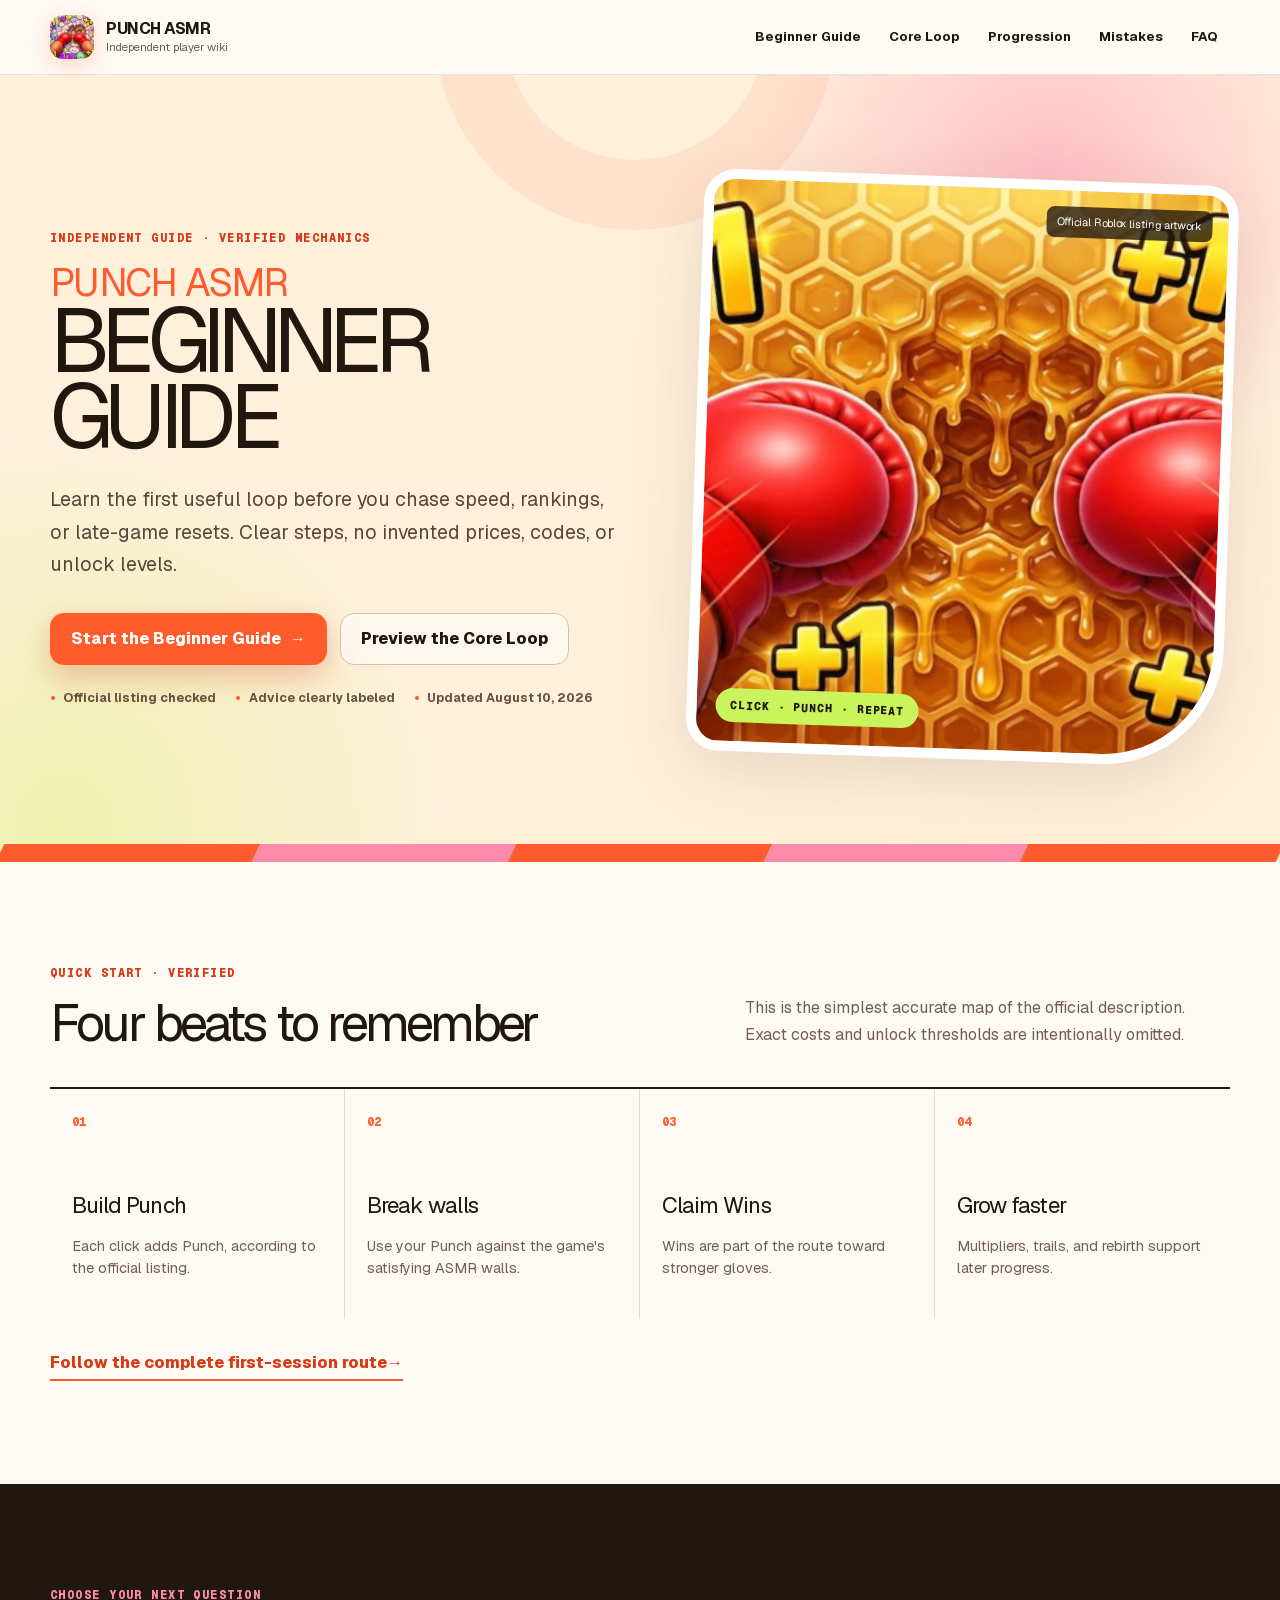
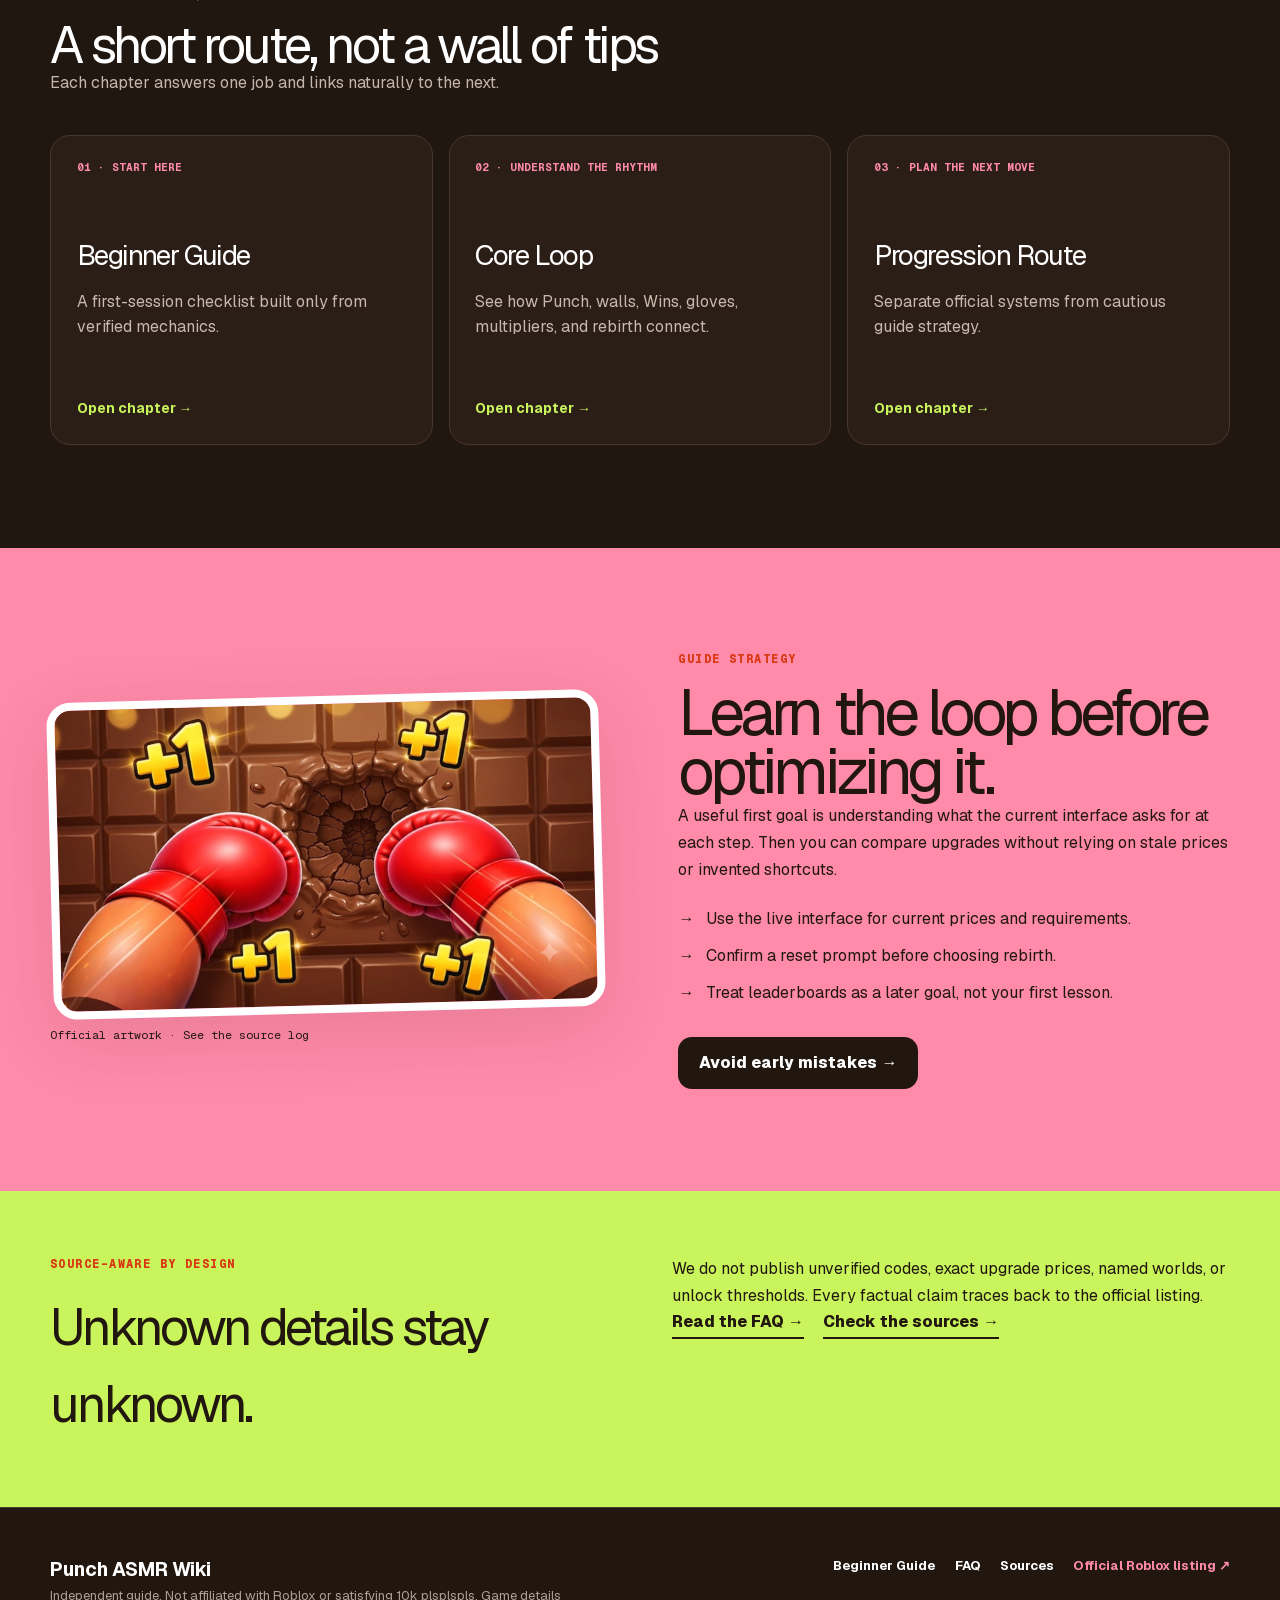
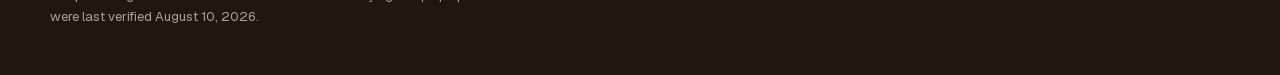
==== index.html @ e3d27795 "Deploy Punch ASMR wiki" ====
<!DOCTYPE html><html lang="en"><head><meta charSet="utf-8"/><meta name="viewport" content="width=device-width, initial-scale=1"/><link rel="preload" href="/_next/static/media/797e433ab948586e-s.p.08e28id.o-okb.woff2" as="font" crossorigin="" type="font/woff2"/><link rel="preload" href="/_next/static/media/caa3a2e1cccd8315-s.p.09~u27dqhyhd6.woff2" as="font" crossorigin="" type="font/woff2"/><link rel="preload" as="image" href="/game/official-icon.png"/><link rel="preload" as="image" href="/game/official-hero.png"/><link rel="stylesheet" href="/_next/static/chunks/13ftcr8fi25o6.css" data-precedence="next"/><link rel="preload" as="script" fetchPriority="low" href="/_next/static/chunks/17mva4r3w4ar9.js"/><script src="/_next/static/chunks/0cvhm5naa0fv3.js" async=""></script><script src="/_next/static/chunks/0o~gr3zy.zjpe.js" async=""></script><script src="/_next/static/chunks/02zrup2rkfnig.js" async=""></script><script src="/_next/static/chunks/turbopack-0a3gn5e~cv~ez.js" async=""></script><script src="/_next/static/chunks/0pgkwq_zces4f.js" async=""></script><script src="/_next/static/chunks/102oba10-8nfk.js" async=""></script><meta name="next-size-adjust" content=""/><meta name="theme-color" content="#ff5b2d"/><meta name="color-scheme" content="light"/><title>Punch ASMR Beginner Guide &amp; Wiki</title><meta name="description" content="Start with a clear Punch ASMR beginner route, then learn the verified core loop, progression systems, common mistakes, and FAQs."/><meta name="application-name" content="Punch ASMR Wiki"/><link rel="manifest" href="/manifest.webmanifest"/><meta name="keywords" content="Punch ASMR,Punch ASMR wiki,Punch ASMR beginner guide,Punch ASMR progression,Punch ASMR Roblox"/><meta name="robots" content="index, follow"/><link rel="canonical" href="https://punchasmr.wiki"/><meta property="og:title" content="Punch ASMR Beginner Guide &amp; Wiki"/><meta property="og:description" content="Start with a clear Punch ASMR beginner route, then learn the verified core loop, progression systems, common mistakes, and FAQs."/><meta property="og:url" content="https://punchasmr.wiki"/><meta property="og:site_name" content="Punch ASMR Wiki"/><meta property="og:image" content="https://punchasmr.wiki/og.png"/><meta property="og:image:width" content="1672"/><meta property="og:image:height" content="941"/><meta property="og:image:alt" content="Punch ASMR Beginner Guide"/><meta property="og:type" content="article"/><meta name="twitter:card" content="summary_large_image"/><meta name="twitter:title" content="Punch ASMR Beginner Guide &amp; Wiki"/><meta name="twitter:description" content="Start with a clear Punch ASMR beginner route, then learn the verified core loop, progression systems, common mistakes, and FAQs."/><meta name="twitter:image" content="https://punchasmr.wiki/og.png"/><link rel="icon" href="/game/official-icon.png" type="image/png" sizes="512x512"/><link rel="apple-touch-icon" href="/game/official-icon.png" type="image/png" sizes="512x512"/><script src="/_next/static/chunks/03~yq9q893hmn.js" noModule=""></script></head><body class="geist_a71539c9-module__T19VSG__variable geist_mono_8d43a2aa-module__8Li5zG__variable"><div hidden=""><!--$--><!--/$--></div><a class="skip-link" href="#main-content">Skip to content</a><header class="site-header"><div class="nav-shell"><a class="brand" aria-label="Punch ASMR Wiki home" href="/"><img alt="" width="44" height="44" decoding="async" data-nimg="1" style="color:transparent" src="/game/official-icon.png"/><span><strong>PUNCH ASMR</strong><small>Independent player wiki</small></span></a><nav class="primary-nav" aria-label="Primary navigation"><a href="/beginner-guide">Beginner Guide</a><a href="/core-loop">Core Loop</a><a href="/progression">Progression</a><a href="/common-mistakes">Mistakes</a><a href="/faq">FAQ</a></nav></div></header><main id="main-content"><section class="home-hero"><div class="hero-shell"><div class="hero-copy"><p class="eyebrow">Independent guide · Verified mechanics</p><h1><span>Punch ASMR</span>Beginner Guide</h1><p class="hero-deck">Learn the first useful loop before you chase speed, rankings, or late-game resets. Clear steps, no invented prices, codes, or unlock levels.</p><div class="hero-actions"><a class="button button-primary" href="/beginner-guide">Start the Beginner Guide <span aria-hidden="true">→</span></a><a class="button button-quiet" href="/core-loop">Preview the Core Loop</a></div><ul class="hero-proof" aria-label="Guide standards"><li>Official listing checked</li><li>Advice clearly labeled</li><li>Updated August 10, 2026</li></ul></div><figure class="hero-art"><img alt="Official Punch ASMR promotional artwork" decoding="async" data-nimg="fill" style="position:absolute;height:100%;width:100%;left:0;top:0;right:0;bottom:0;color:transparent" src="/game/official-hero.png"/><figcaption>Official Roblox listing artwork</figcaption></figure></div><div class="impact-line" aria-hidden="true"><span></span><span></span><span></span><span></span><span></span></div></section><section class="quick-loop" aria-labelledby="quick-loop-title"><div class="content-shell"><div class="section-heading split-heading"><div><p class="eyebrow">Quick start · verified</p><h2 id="quick-loop-title">Four beats to remember</h2></div><p>This is the simplest accurate map of the official description. Exact costs and unlock thresholds are intentionally omitted.</p></div><ol class="loop-grid"><li><span>01</span><h3>Build Punch</h3><p>Each click adds Punch, according to the official listing.</p></li><li><span>02</span><h3>Break walls</h3><p>Use your Punch against the game&#x27;s satisfying ASMR walls.</p></li><li><span>03</span><h3>Claim Wins</h3><p>Wins are part of the route toward stronger gloves.</p></li><li><span>04</span><h3>Grow faster</h3><p>Multipliers, trails, and rebirth support later progress.</p></li></ol><a class="inline-cta" href="/beginner-guide">Follow the complete first-session route <span aria-hidden="true">→</span></a></div></section><section class="route-section" aria-labelledby="route-title"><div class="content-shell"><div class="section-heading"><p class="eyebrow">Choose your next question</p><h2 id="route-title">A short route, not a wall of tips</h2><p>Each chapter answers one job and links naturally to the next.</p></div><div class="route-grid"><a class="route-card" href="/beginner-guide"><span>0<!-- -->1<!-- --> · <!-- -->Start here</span><h3>Beginner Guide</h3><p>A first-session checklist built only from verified mechanics.</p><strong>Open chapter →</strong></a><a class="route-card" href="/core-loop"><span>0<!-- -->2<!-- --> · <!-- -->Understand the rhythm</span><h3>Core Loop</h3><p>See how Punch, walls, Wins, gloves, multipliers, and rebirth connect.</p><strong>Open chapter →</strong></a><a class="route-card" href="/progression"><span>0<!-- -->3<!-- --> · <!-- -->Plan the next move</span><h3>Progression Route</h3><p>Separate official systems from cautious guide strategy.</p><strong>Open chapter →</strong></a></div></div></section><section class="strategy-feature"><div class="feature-grid content-shell"><figure><img alt="Official Punch ASMR gameplay artwork" loading="lazy" width="768" height="432" decoding="async" data-nimg="1" style="color:transparent" src="/game/official-gallery-1.png"/><figcaption>Official artwork · See the source log</figcaption></figure><div><p class="eyebrow">Guide strategy</p><h2>Learn the loop before optimizing it.</h2><p>A useful first goal is understanding what the current interface asks for at each step. Then you can compare upgrades without relying on stale prices or invented shortcuts.</p><ul class="check-list"><li>Use the live interface for current prices and requirements.</li><li>Confirm a reset prompt before choosing rebirth.</li><li>Treat leaderboards as a later goal, not your first lesson.</li></ul><a class="button button-dark" href="/common-mistakes">Avoid early mistakes →</a></div></div></section><section class="evidence-strip"><div class="content-shell evidence-grid"><div><p class="eyebrow">Source-aware by design</p><h2>Unknown details stay unknown.</h2></div><div><p>We do not publish unverified codes, exact upgrade prices, named worlds, or unlock thresholds. Every factual claim traces back to the official listing.</p><div class="strip-links"><a href="/faq">Read the FAQ →</a><a href="/sources">Check the sources →</a></div></div></div></section><script type="application/ld+json">{"@context":"https://schema.org","@type":"HowTo","name":"How to start in Punch ASMR","description":"A source-aware first-session route for Punch ASMR.","step":[{"@type":"HowToStep","position":1,"name":"Build Punch","text":"Each click adds Punch, according to the official listing.","url":"https://punchasmr.wiki/beginner-guide"},{"@type":"HowToStep","position":2,"name":"Break walls","text":"Use your Punch against the game's satisfying ASMR walls.","url":"https://punchasmr.wiki/beginner-guide"},{"@type":"HowToStep","position":3,"name":"Claim Wins","text":"Wins are part of the route toward stronger gloves.","url":"https://punchasmr.wiki/beginner-guide"},{"@type":"HowToStep","position":4,"name":"Grow faster","text":"Multipliers, trails, and rebirth support later progress.","url":"https://punchasmr.wiki/beginner-guide"}]}</script><!--$--><!--/$--></main><footer class="site-footer"><div class="footer-grid"><div><strong>Punch ASMR Wiki</strong><p>Independent guide. Not affiliated with Roblox or <!-- -->satisfying 10k plsplspls<!-- -->. Game details were last verified <!-- -->August 10, 2026<!-- -->.</p></div><nav aria-label="Footer navigation"><a href="/beginner-guide">Beginner Guide</a><a href="/faq">FAQ</a><a href="/sources">Sources</a><a href="https://www.roblox.com/games/74080621118028/Punch-ASMR" rel="noreferrer">Official Roblox listing ↗</a></nav></div></footer><script type="application/ld+json">{"@context":"https://schema.org","@type":"WebSite","name":"Punch ASMR Wiki","url":"https://punchasmr.wiki","description":"An independent, source-aware beginner guide for Punch ASMR on Roblox.","isAccessibleForFree":true,"inLanguage":"en","about":{"@type":"VideoGame","name":"[🌍W2] Punch ASMR!","gamePlatform":"Roblox"}}</script><script src="/_next/static/chunks/17mva4r3w4ar9.js" id="_R_" async=""></script><script>(self.__next_f=self.__next_f||[]).push([0])</script><script>self.__next_f.push([1,"1:\"$Sreact.fragment\"\n2:I[33609,[\"/_next/static/chunks/0pgkwq_zces4f.js\",\"/_next/static/chunks/102oba10-8nfk.js\"],\"\"]\n3:I[85019,[\"/_next/static/chunks/0pgkwq_zces4f.js\",\"/_next/static/chunks/102oba10-8nfk.js\"],\"Image\"]\n4:I[17996,[\"/_next/static/chunks/0pgkwq_zces4f.js\",\"/_next/static/chunks/102oba10-8nfk.js\"],\"default\"]\n5:I[96351,[\"/_next/static/chunks/0pgkwq_zces4f.js\",\"/_next/static/chunks/102oba10-8nfk.js\"],\"default\"]\n11:I[43169,[\"/_next/static/chunks/0pgkwq_zces4f.js\",\"/_next/static/chunks/102oba10-8nfk.js\"],\"default\",1]\n:HL[\"/_next/static/chunks/13ftcr8fi25o6.css\",\"style\"]\n:HL[\"/_next/static/media/797e433ab948586e-s.p.08e28id.o-okb.woff2\",\"font\",{\"crossOrigin\":\"\",\"type\":\"font/woff2\"}]\n:HL[\"/_next/static/media/caa3a2e1cccd8315-s.p.09~u27dqhyhd6.woff2\",\"font\",{\"crossOrigin\":\"\",\"type\":\"font/woff2\"}]\n"])</script><script>self.__next_f.push([1,"0:{\"P\":null,\"c\":[\"\",\"\"],\"q\":\"\",\"i\":false,\"f\":[[[\"\",{\"children\":[\"__PAGE__\",{}]},\"$undefined\",\"$undefined\",16],[[\"$\",\"$1\",\"c\",{\"children\":[[[\"$\",\"link\",\"0\",{\"rel\":\"stylesheet\",\"href\":\"/_next/static/chunks/13ftcr8fi25o6.css\",\"precedence\":\"next\",\"crossOrigin\":\"$undefined\",\"nonce\":\"$undefined\"}],[\"$\",\"script\",\"script-0\",{\"src\":\"/_next/static/chunks/0pgkwq_zces4f.js\",\"async\":true,\"nonce\":\"$undefined\"}],[\"$\",\"script\",\"script-1\",{\"src\":\"/_next/static/chunks/102oba10-8nfk.js\",\"async\":true,\"nonce\":\"$undefined\"}]],[\"$\",\"html\",null,{\"lang\":\"en\",\"children\":[\"$\",\"body\",null,{\"className\":\"geist_a71539c9-module__T19VSG__variable geist_mono_8d43a2aa-module__8Li5zG__variable\",\"children\":[[\"$\",\"a\",null,{\"className\":\"skip-link\",\"href\":\"#main-content\",\"children\":\"Skip to content\"}],[\"$\",\"header\",null,{\"className\":\"site-header\",\"children\":[\"$\",\"div\",null,{\"className\":\"nav-shell\",\"children\":[[\"$\",\"$L2\",null,{\"className\":\"brand\",\"href\":\"/\",\"aria-label\":\"Punch ASMR Wiki home\",\"children\":[[\"$\",\"$L3\",null,{\"src\":\"/game/official-icon.png\",\"alt\":\"\",\"width\":44,\"height\":44,\"priority\":true}],[\"$\",\"span\",null,{\"children\":[[\"$\",\"strong\",null,{\"children\":\"PUNCH ASMR\"}],[\"$\",\"small\",null,{\"children\":\"Independent player wiki\"}]]}]]}],[\"$\",\"nav\",null,{\"className\":\"primary-nav\",\"aria-label\":\"Primary navigation\",\"children\":[[\"$\",\"$L2\",\"/beginner-guide\",{\"href\":\"/beginner-guide\",\"children\":\"Beginner Guide\"}],[\"$\",\"$L2\",\"/core-loop\",{\"href\":\"/core-loop\",\"children\":\"Core Loop\"}],[\"$\",\"$L2\",\"/progression\",{\"href\":\"/progression\",\"children\":\"Progression\"}],[\"$\",\"$L2\",\"/common-mistakes\",{\"href\":\"/common-mistakes\",\"children\":\"Mistakes\"}],[\"$\",\"$L2\",\"/faq\",{\"href\":\"/faq\",\"children\":\"FAQ\"}]]}]]}]}],[\"$\",\"main\",null,{\"id\":\"main-content\",\"children\":[\"$\",\"$L4\",null,{\"parallelRouterKey\":\"children\",\"error\":\"$undefined\",\"errorStyles\":\"$undefined\",\"errorScripts\":\"$undefined\",\"template\":[\"$\",\"$L5\",null,{}],\"templateStyles\":\"$undefined\",\"templateScripts\":\"$undefined\",\"notFound\":[[[\"$\",\"title\",null,{\"children\":\"404: This page could not be found.\"}],[\"$\",\"div\",null,{\"style\":{\"fontFamily\":\"system-ui,\\\"Segoe UI\\\",Roboto,Helvetica,Arial,sans-serif,\\\"Apple Color Emoji\\\",\\\"Segoe UI Emoji\\\"\",\"height\":\"100vh\",\"textAlign\":\"center\",\"display\":\"flex\",\"flexDirection\":\"column\",\"alignItems\":\"center\",\"justifyContent\":\"center\"},\"children\":[\"$\",\"div\",null,{\"children\":[[\"$\",\"style\",null,{\"dangerouslySetInnerHTML\":{\"__html\":\"body{color:#000;background:#fff;margin:0}.next-error-h1{border-right:1px solid rgba(0,0,0,.3)}@media (prefers-color-scheme:dark){body{color:#fff;background:#000}.next-error-h1{border-right:1px solid rgba(255,255,255,.3)}}\"}}],[\"$\",\"h1\",null,{\"className\":\"next-error-h1\",\"style\":{\"display\":\"inline-block\",\"margin\":\"0 20px 0 0\",\"padding\":\"0 23px 0 0\",\"fontSize\":24,\"fontWeight\":500,\"verticalAlign\":\"top\",\"lineHeight\":\"49px\"},\"children\":404}],[\"$\",\"div\",null,{\"style\":{\"display\":\"inline-block\"},\"children\":[\"$\",\"h2\",null,{\"style\":{\"fontSize\":14,\"fontWeight\":400,\"lineHeight\":\"49px\",\"margin\":0},\"children\":\"This page could not be found.\"}]}]]}]}]],[]],\"forbidden\":\"$undefined\",\"unauthorized\":\"$undefined\"}]}],[\"$\",\"footer\",null,{\"className\":\"site-footer\",\"children\":[\"$\",\"div\",null,{\"className\":\"footer-grid\",\"children\":[[\"$\",\"div\",null,{\"children\":[[\"$\",\"strong\",null,{\"children\":\"Punch ASMR Wiki\"}],[\"$\",\"p\",null,{\"children\":[\"Independent guide. Not affiliated with Roblox or \",\"satisfying 10k plsplspls\",\". Game details were last verified \",\"August 10, 2026\",\".\"]}]]}],[\"$\",\"nav\",null,{\"aria-label\":\"Footer navigation\",\"children\":[[\"$\",\"$L2\",null,{\"href\":\"/beginner-guide\",\"children\":\"Beginner Guide\"}],[\"$\",\"$L2\",null,{\"href\":\"/faq\",\"children\":\"FAQ\"}],[\"$\",\"$L2\",null,{\"href\":\"/sources\",\"children\":\"Sources\"}],[\"$\",\"a\",null,{\"href\":\"https://www.roblox.com/games/74080621118028/Punch-ASMR\",\"rel\":\"noreferrer\",\"children\":\"Official Roblox listing ↗\"}]]}]]}]}],[\"$\",\"script\",null,{\"type\":\"application/ld+json\",\"dangerouslySetInnerHTML\":{\"__html\":\"{\\\"@context\\\":\\\"https://schema.org\\\",\\\"@type\\\":\\\"WebSite\\\",\\\"name\\\":\\\"Punch ASMR Wiki\\\",\\\"url\\\":\\\"https://punchasmr.wiki\\\",\\\"description\\\":\\\"An independent, source-aware beginner guide for Punch ASMR on Roblox.\\\",\\\"isAccessibleForFree\\\":true,\\\"inLanguage\\\":\\\"en\\\",\\\"about\\\":{\\\"@type\\\":\\\"VideoGame\\\",\\\"name\\\":\\\"[🌍W2] Punch ASMR!\\\",\\\"gamePlatform\\\":\\\"Roblox\\\"}}\"}}]]}]}]]}],{\"children\":[[\"$\",\"$1\",\"c\",{\"children\":[[[\"$\",\"section\",null,{\"className\":\"home-hero\",\"children\":[[\"$\",\"div\",null,{\"className\":\"hero-shell\",\"children\":[[\"$\",\"div\",null,{\"className\":\"hero-copy\",\"children\":[[\"$\",\"p\",null,{\"className\":\"eyebrow\",\"children\":\"Independent guide · Verified mechanics\"}],[\"$\",\"h1\",null,{\"children\":[[\"$\",\"span\",null,{\"children\":\"Punch ASMR\"}],\"Beginner Guide\"]}],[\"$\",\"p\",null,{\"className\":\"hero-deck\",\"children\":\"Learn the first useful loop before you chase speed, rankings, or late-game resets. Clear steps, no invented prices, codes, or unlock levels.\"}],\"$L6\",\"$L7\"]}],\"$L8\"]}],\"$L9\"]}],\"$La\",\"$Lb\",\"$Lc\",\"$Ld\",\"$Le\"],null,\"$Lf\"]}],{},null,false,null]},null,false,null],\"$L10\",false]],\"m\":\"$undefined\",\"G\":[\"$11\",[\"$L12\"]],\"S\":true,\"h\":null,\"s\":\"$undefined\",\"l\":\"$undefined\",\"p\":\"$undefined\",\"d\":\"$undefined\",\"b\":\"_FrqckNk8WWtGq6V1yho2\"}\n"])</script><script>self.__next_f.push([1,"13:I[79126,[\"/_next/static/chunks/0pgkwq_zces4f.js\",\"/_next/static/chunks/102oba10-8nfk.js\"],\"OutletBoundary\"]\n14:\"$Sreact.suspense\"\n16:I[79126,[\"/_next/static/chunks/0pgkwq_zces4f.js\",\"/_next/static/chunks/102oba10-8nfk.js\"],\"ViewportBoundary\"]\n18:I[79126,[\"/_next/static/chunks/0pgkwq_zces4f.js\",\"/_next/static/chunks/102oba10-8nfk.js\"],\"MetadataBoundary\"]\n6:[\"$\",\"div\",null,{\"className\":\"hero-actions\",\"children\":[[\"$\",\"$L2\",null,{\"className\":\"button button-primary\",\"href\":\"/beginner-guide\",\"children\":[\"Start the Beginner Guide \",[\"$\",\"span\",null,{\"aria-hidden\":\"true\",\"children\":\"→\"}]]}],[\"$\",\"$L2\",null,{\"className\":\"button button-quiet\",\"href\":\"/core-loop\",\"children\":\"Preview the Core Loop\"}]]}]\n7:[\"$\",\"ul\",null,{\"className\":\"hero-proof\",\"aria-label\":\"Guide standards\",\"children\":[[\"$\",\"li\",null,{\"children\":\"Official listing checked\"}],[\"$\",\"li\",null,{\"children\":\"Advice clearly labeled\"}],[\"$\",\"li\",null,{\"children\":\"Updated August 10, 2026\"}]]}]\n8:[\"$\",\"figure\",null,{\"className\":\"hero-art\",\"children\":[[\"$\",\"$L3\",null,{\"src\":\"/game/official-hero.png\",\"alt\":\"Official Punch ASMR promotional artwork\",\"fill\":true,\"sizes\":\"(max-width: 860px) 100vw, 50vw\",\"priority\":true}],[\"$\",\"figcaption\",null,{\"children\":\"Official Roblox listing artwork\"}]]}]\n9:[\"$\",\"div\",null,{\"className\":\"impact-line\",\"aria-hidden\":\"true\",\"children\":[[\"$\",\"span\",null,{}],[\"$\",\"span\",null,{}],[\"$\",\"span\",null,{}],[\"$\",\"span\",null,{}],[\"$\",\"span\",null,{}]]}]\n"])</script><script>self.__next_f.push([1,"a:[\"$\",\"section\",null,{\"className\":\"quick-loop\",\"aria-labelledby\":\"quick-loop-title\",\"children\":[\"$\",\"div\",null,{\"className\":\"content-shell\",\"children\":[[\"$\",\"div\",null,{\"className\":\"section-heading split-heading\",\"children\":[[\"$\",\"div\",null,{\"children\":[[\"$\",\"p\",null,{\"className\":\"eyebrow\",\"children\":\"Quick start · verified\"}],[\"$\",\"h2\",null,{\"id\":\"quick-loop-title\",\"children\":\"Four beats to remember\"}]]}],[\"$\",\"p\",null,{\"children\":\"This is the simplest accurate map of the official description. Exact costs and unlock thresholds are intentionally omitted.\"}]]}],[\"$\",\"ol\",null,{\"className\":\"loop-grid\",\"children\":[[\"$\",\"li\",\"01\",{\"children\":[[\"$\",\"span\",null,{\"children\":\"01\"}],[\"$\",\"h3\",null,{\"children\":\"Build Punch\"}],[\"$\",\"p\",null,{\"children\":\"Each click adds Punch, according to the official listing.\"}]]}],[\"$\",\"li\",\"02\",{\"children\":[[\"$\",\"span\",null,{\"children\":\"02\"}],[\"$\",\"h3\",null,{\"children\":\"Break walls\"}],[\"$\",\"p\",null,{\"children\":\"Use your Punch against the game's satisfying ASMR walls.\"}]]}],[\"$\",\"li\",\"03\",{\"children\":[[\"$\",\"span\",null,{\"children\":\"03\"}],[\"$\",\"h3\",null,{\"children\":\"Claim Wins\"}],[\"$\",\"p\",null,{\"children\":\"Wins are part of the route toward stronger gloves.\"}]]}],[\"$\",\"li\",\"04\",{\"children\":[[\"$\",\"span\",null,{\"children\":\"04\"}],[\"$\",\"h3\",null,{\"children\":\"Grow faster\"}],[\"$\",\"p\",null,{\"children\":\"Multipliers, trails, and rebirth support later progress.\"}]]}]]}],[\"$\",\"$L2\",null,{\"className\":\"inline-cta\",\"href\":\"/beginner-guide\",\"children\":[\"Follow the complete first-session route \",[\"$\",\"span\",null,{\"aria-hidden\":\"true\",\"children\":\"→\"}]]}]]}]}]\n"])</script><script>self.__next_f.push([1,"b:[\"$\",\"section\",null,{\"className\":\"route-section\",\"aria-labelledby\":\"route-title\",\"children\":[\"$\",\"div\",null,{\"className\":\"content-shell\",\"children\":[[\"$\",\"div\",null,{\"className\":\"section-heading\",\"children\":[[\"$\",\"p\",null,{\"className\":\"eyebrow\",\"children\":\"Choose your next question\"}],[\"$\",\"h2\",null,{\"id\":\"route-title\",\"children\":\"A short route, not a wall of tips\"}],[\"$\",\"p\",null,{\"children\":\"Each chapter answers one job and links naturally to the next.\"}]]}],[\"$\",\"div\",null,{\"className\":\"route-grid\",\"children\":[[\"$\",\"$L2\",\"/beginner-guide\",{\"className\":\"route-card\",\"href\":\"/beginner-guide\",\"children\":[[\"$\",\"span\",null,{\"children\":[\"0\",1,\" · \",\"Start here\"]}],[\"$\",\"h3\",null,{\"children\":\"Beginner Guide\"}],[\"$\",\"p\",null,{\"children\":\"A first-session checklist built only from verified mechanics.\"}],[\"$\",\"strong\",null,{\"children\":\"Open chapter →\"}]]}],[\"$\",\"$L2\",\"/core-loop\",{\"className\":\"route-card\",\"href\":\"/core-loop\",\"children\":[[\"$\",\"span\",null,{\"children\":[\"0\",2,\" · \",\"Understand the rhythm\"]}],[\"$\",\"h3\",null,{\"children\":\"Core Loop\"}],[\"$\",\"p\",null,{\"children\":\"See how Punch, walls, Wins, gloves, multipliers, and rebirth connect.\"}],[\"$\",\"strong\",null,{\"children\":\"Open chapter →\"}]]}],[\"$\",\"$L2\",\"/progression\",{\"className\":\"route-card\",\"href\":\"/progression\",\"children\":[[\"$\",\"span\",null,{\"children\":[\"0\",3,\" · \",\"Plan the next move\"]}],[\"$\",\"h3\",null,{\"children\":\"Progression Route\"}],[\"$\",\"p\",null,{\"children\":\"Separate official systems from cautious guide strategy.\"}],[\"$\",\"strong\",null,{\"children\":\"Open chapter →\"}]]}]]}]]}]}]\n"])</script><script>self.__next_f.push([1,"c:[\"$\",\"section\",null,{\"className\":\"strategy-feature\",\"children\":[\"$\",\"div\",null,{\"className\":\"feature-grid content-shell\",\"children\":[[\"$\",\"figure\",null,{\"children\":[[\"$\",\"$L3\",null,{\"src\":\"/game/official-gallery-1.png\",\"alt\":\"Official Punch ASMR gameplay artwork\",\"width\":768,\"height\":432,\"sizes\":\"(max-width: 860px) 100vw, 48vw\"}],[\"$\",\"figcaption\",null,{\"children\":\"Official artwork · See the source log\"}]]}],[\"$\",\"div\",null,{\"children\":[[\"$\",\"p\",null,{\"className\":\"eyebrow\",\"children\":\"Guide strategy\"}],[\"$\",\"h2\",null,{\"children\":\"Learn the loop before optimizing it.\"}],[\"$\",\"p\",null,{\"children\":\"A useful first goal is understanding what the current interface asks for at each step. Then you can compare upgrades without relying on stale prices or invented shortcuts.\"}],[\"$\",\"ul\",null,{\"className\":\"check-list\",\"children\":[[\"$\",\"li\",null,{\"children\":\"Use the live interface for current prices and requirements.\"}],[\"$\",\"li\",null,{\"children\":\"Confirm a reset prompt before choosing rebirth.\"}],[\"$\",\"li\",null,{\"children\":\"Treat leaderboards as a later goal, not your first lesson.\"}]]}],[\"$\",\"$L2\",null,{\"className\":\"button button-dark\",\"href\":\"/common-mistakes\",\"children\":\"Avoid early mistakes →\"}]]}]]}]}]\nd:[\"$\",\"section\",null,{\"className\":\"evidence-strip\",\"children\":[\"$\",\"div\",null,{\"className\":\"content-shell evidence-grid\",\"children\":[[\"$\",\"div\",null,{\"children\":[[\"$\",\"p\",null,{\"className\":\"eyebrow\",\"children\":\"Source-aware by design\"}],[\"$\",\"h2\",null,{\"children\":\"Unknown details stay unknown.\"}]]}],[\"$\",\"div\",null,{\"children\":[[\"$\",\"p\",null,{\"children\":\"We do not publish unverified codes, exact upgrade prices, named worlds, or unlock thresholds. Every factual claim traces back to the official listing.\"}],[\"$\",\"div\",null,{\"className\":\"strip-links\",\"children\":[[\"$\",\"$L2\",null,{\"href\":\"/faq\",\"children\":\"Read the FAQ →\"}],[\"$\",\"$L2\",null,{\"href\":\"/sources\",\"children\":\"Check the sources →\"}]]}]]}]]}]}]\ne:[\"$\",\"script\",null,{\"type\":\"application/ld+json\",\"dangerouslySetInnerHTML\":{\"__html\":\"{\\\"@context\\\":\\\"https://schema.org\\\",\\\"@type\\\":\\\"HowTo\\\",\\\"name\\\":\\\"How to start in Punch ASMR\\\",\\\"description\\\":\\\"A source-aware first-session route for Punch ASMR.\\\",\\\"step\\\":[{\\\"@type\\\":\\\"HowToStep\\\",\\\"position\\\":1,\\\"name\\\":\\\"Build Punch\\\",\\\"text\\\":\\\"Each click adds Punch, according to the official listing.\\\",\\\"url\\\":\\\"https://punchasmr.wiki/beginner-guide\\\"},{\\\"@type\\\":\\\"HowToStep\\\",\\\"position\\\":2,\\\"name\\\":\\\"Break walls\\\",\\\"text\\\":\\\"Use your Punch against the game's satisfying ASMR walls.\\\",\\\"url\\\":\\\"https://punchasmr.wiki/beginner-guide\\\"},{\\\"@type\\\":\\\"HowToStep\\\",\\\"position\\\":3,\\\"name\\\":\\\"Claim Wins\\\",\\\"text\\\":\\\"Wins are part of the route toward stronger gloves.\\\",\\\"url\\\":\\\"https://punchasmr.wiki/beginner-guide\\\"},{\\\"@type\\\":\\\"HowToStep\\\",\\\"position\\\":4,\\\"name\\\":\\\"Grow faster\\\",\\\"text\\\":\\\"Multipliers, trails, and rebirth support later progress.\\\",\\\"url\\\":\\\"https://punchasmr.wiki/beginner-guide\\\"}]}\"}}]\nf:[\"$\",\"$L13\",null,{\"children\":[\"$\",\"$14\",null,{\"name\":\"Next.MetadataOutlet\",\"children\":\"$@15\"}]}]\n10:[\"$\",\"$1\",\"h\",{\"children\":[null,[\"$\",\"$L16\",null,{\"children\":\"$L17\"}],[\"$\",\"div\",null,{\"hidden\":true,\"children\":[\"$\",\"$L18\",null,{\"children\":[\"$\",\"$14\",null,{\"name\":\"Next.Metadata\",\"children\":\"$L19\"}]}]}],[\"$\",\"meta\",null,{\"name\":\"next-size-adjust\",\"content\":\"\"}]]}]\n12:[\"$\",\"link\",\"0\",{\"rel\":\"stylesheet\",\"href\":\"/_next/static/chunks/13ftcr8fi25o6.css\",\"precedence\":\"next\",\"crossOrigin\":\"$undefined\",\"nonce\":\"$undefined\"}]\n"])</script><script>self.__next_f.push([1,"17:[[\"$\",\"meta\",\"0\",{\"charSet\":\"utf-8\"}],[\"$\",\"meta\",\"1\",{\"name\":\"viewport\",\"content\":\"width=device-width, initial-scale=1\"}],[\"$\",\"meta\",\"2\",{\"name\":\"theme-color\",\"content\":\"#ff5b2d\"}],[\"$\",\"meta\",\"3\",{\"name\":\"color-scheme\",\"content\":\"light\"}]]\n"])</script><script>self.__next_f.push([1,"1a:I[41398,[\"/_next/static/chunks/0pgkwq_zces4f.js\",\"/_next/static/chunks/102oba10-8nfk.js\"],\"IconMark\"]\n15:null\n"])</script><script>self.__next_f.push([1,"19:[[\"$\",\"title\",\"0\",{\"children\":\"Punch ASMR Beginner Guide \u0026 Wiki\"}],[\"$\",\"meta\",\"1\",{\"name\":\"description\",\"content\":\"Start with a clear Punch ASMR beginner route, then learn the verified core loop, progression systems, common mistakes, and FAQs.\"}],[\"$\",\"meta\",\"2\",{\"name\":\"application-name\",\"content\":\"Punch ASMR Wiki\"}],[\"$\",\"link\",\"3\",{\"rel\":\"manifest\",\"href\":\"/manifest.webmanifest\",\"crossOrigin\":\"$undefined\"}],[\"$\",\"meta\",\"4\",{\"name\":\"keywords\",\"content\":\"Punch ASMR,Punch ASMR wiki,Punch ASMR beginner guide,Punch ASMR progression,Punch ASMR Roblox\"}],[\"$\",\"meta\",\"5\",{\"name\":\"robots\",\"content\":\"index, follow\"}],[\"$\",\"link\",\"6\",{\"rel\":\"canonical\",\"href\":\"https://punchasmr.wiki\"}],[\"$\",\"meta\",\"7\",{\"property\":\"og:title\",\"content\":\"Punch ASMR Beginner Guide \u0026 Wiki\"}],[\"$\",\"meta\",\"8\",{\"property\":\"og:description\",\"content\":\"Start with a clear Punch ASMR beginner route, then learn the verified core loop, progression systems, common mistakes, and FAQs.\"}],[\"$\",\"meta\",\"9\",{\"property\":\"og:url\",\"content\":\"https://punchasmr.wiki\"}],[\"$\",\"meta\",\"10\",{\"property\":\"og:site_name\",\"content\":\"Punch ASMR Wiki\"}],[\"$\",\"meta\",\"11\",{\"property\":\"og:image\",\"content\":\"https://punchasmr.wiki/og.png\"}],[\"$\",\"meta\",\"12\",{\"property\":\"og:image:width\",\"content\":\"1672\"}],[\"$\",\"meta\",\"13\",{\"property\":\"og:image:height\",\"content\":\"941\"}],[\"$\",\"meta\",\"14\",{\"property\":\"og:image:alt\",\"content\":\"Punch ASMR Beginner Guide\"}],[\"$\",\"meta\",\"15\",{\"property\":\"og:type\",\"content\":\"article\"}],[\"$\",\"meta\",\"16\",{\"name\":\"twitter:card\",\"content\":\"summary_large_image\"}],[\"$\",\"meta\",\"17\",{\"name\":\"twitter:title\",\"content\":\"Punch ASMR Beginner Guide \u0026 Wiki\"}],[\"$\",\"meta\",\"18\",{\"name\":\"twitter:description\",\"content\":\"Start with a clear Punch ASMR beginner route, then learn the verified core loop, progression systems, common mistakes, and FAQs.\"}],[\"$\",\"meta\",\"19\",{\"name\":\"twitter:image\",\"content\":\"https://punchasmr.wiki/og.png\"}],[\"$\",\"link\",\"20\",{\"rel\":\"icon\",\"href\":\"/game/official-icon.png\",\"type\":\"image/png\",\"sizes\":\"512x512\"}],[\"$\",\"link\",\"21\",{\"rel\":\"apple-touch-icon\",\"href\":\"/game/official-icon.png\",\"type\":\"image/png\",\"sizes\":\"512x512\"}],[\"$\",\"$L1a\",\"22\",{}]]\n"])</script></body></html>
---- _next/static/chunks/13ftcr8fi25o6.css ----
@font-face{font-family:Geist;font-style:normal;font-weight:100 900;font-display:swap;src:url(../media/fef07dbb0973bf53-s.12tyk43_3sh9u.woff2)format("woff2");unicode-range:U+460-52F,U+1C80-1C8A,U+20B4,U+2DE0-2DFF,U+A640-A69F,U+FE2E-FE2F}@font-face{font-family:Geist;font-style:normal;font-weight:100 900;font-display:swap;src:url(../media/8a480f0b521d4e75-s.0jzbimsg8vl84.woff2)format("woff2");unicode-range:U+301,U+400-45F,U+490-491,U+4B0-4B1,U+2116}@font-face{font-family:Geist;font-style:normal;font-weight:100 900;font-display:swap;src:url(../media/53b9e256198e5412-s.0-wfv7uh4i7h9.woff2)format("woff2");unicode-range:U+102-103,U+110-111,U+128-129,U+168-169,U+1A0-1A1,U+1AF-1B0,U+300-301,U+303-304,U+308-309,U+323,U+329,U+1EA0-1EF9,U+20AB}@font-face{font-family:Geist;font-style:normal;font-weight:100 900;font-display:swap;src:url(../media/7178b3e590c64307-s.0nx0ww8fni_q3.woff2)format("woff2");unicode-range:U+100-2BA,U+2BD-2C5,U+2C7-2CC,U+2CE-2D7,U+2DD-2FF,U+304,U+308,U+329,U+1D00-1DBF,U+1E00-1E9F,U+1EF2-1EFF,U+2020,U+20A0-20AB,U+20AD-20C0,U+2113,U+2C60-2C7F,U+A720-A7FF}@font-face{font-family:Geist;font-style:normal;font-weight:100 900;font-display:swap;src:url(../media/caa3a2e1cccd8315-s.p.09~u27dqhyhd6.woff2)format("woff2");unicode-range:U+??,U+131,U+152-153,U+2BB-2BC,U+2C6,U+2DA,U+2DC,U+304,U+308,U+329,U+2000-206F,U+20AC,U+2122,U+2191,U+2193,U+2212,U+2215,U+FEFF,U+FFFD}@font-face{font-family:Geist Fallback;src:local(Arial);ascent-override:95.94%;descent-override:28.16%;line-gap-override:0.0%;size-adjust:104.76%}.geist_a71539c9-module__T19VSG__className{font-family:Geist,Geist Fallback;font-style:normal}.geist_a71539c9-module__T19VSG__variable{--font-geist-sans:"Geist", "Geist Fallback"}
@font-face{font-family:Geist Mono;font-style:normal;font-weight:100 900;font-display:swap;src:url(../media/5ce348bf30bf5439-s.0zgw-jeven.3w.woff2)format("woff2");unicode-range:U+460-52F,U+1C80-1C8A,U+20B4,U+2DE0-2DFF,U+A640-A69F,U+FE2E-FE2F}@font-face{font-family:Geist Mono;font-style:normal;font-weight:100 900;font-display:swap;src:url(../media/4fa387ec64143e14-s.0wkzw~je483f-.woff2)format("woff2");unicode-range:U+301,U+400-45F,U+490-491,U+4B0-4B1,U+2116}@font-face{font-family:Geist Mono;font-style:normal;font-weight:100 900;font-display:swap;src:url(../media/6306c77e7c8268e4-s.0rhz0arwfsn~5.woff2)format("woff2");unicode-range:U+2000-2001,U+2004-2008,U+200A,U+23B8-23BD,U+2500-259F}@font-face{font-family:Geist Mono;font-style:normal;font-weight:100 900;font-display:swap;src:url(../media/7d817b4c03b0c5f1-s.0l76wvqk9d84w.woff2)format("woff2");unicode-range:U+102-103,U+110-111,U+128-129,U+168-169,U+1A0-1A1,U+1AF-1B0,U+300-301,U+303-304,U+308-309,U+323,U+329,U+1EA0-1EF9,U+20AB}@font-face{font-family:Geist Mono;font-style:normal;font-weight:100 900;font-display:swap;src:url(../media/bbc41e54d2fcbd21-s.0k4k9394f2q-k.woff2)format("woff2");unicode-range:U+100-2BA,U+2BD-2C5,U+2C7-2CC,U+2CE-2D7,U+2DD-2FF,U+304,U+308,U+329,U+1D00-1DBF,U+1E00-1E9F,U+1EF2-1EFF,U+2020,U+20A0-20AB,U+20AD-20C0,U+2113,U+2C60-2C7F,U+A720-A7FF}@font-face{font-family:Geist Mono;font-style:normal;font-weight:100 900;font-display:swap;src:url(../media/797e433ab948586e-s.p.08e28id.o-okb.woff2)format("woff2");unicode-range:U+??,U+131,U+152-153,U+2BB-2BC,U+2C6,U+2DA,U+2DC,U+304,U+308,U+329,U+2000-206F,U+20AC,U+2122,U+2191,U+2193,U+2212,U+2215,U+FEFF,U+FFFD}@font-face{font-family:Geist Mono Fallback;src:local(Arial);ascent-override:74.67%;descent-override:21.92%;line-gap-override:0.0%;size-adjust:134.59%}.geist_mono_8d43a2aa-module__8Li5zG__className{font-family:Geist Mono,Geist Mono Fallback;font-style:normal}.geist_mono_8d43a2aa-module__8Li5zG__variable{--font-geist-mono:"Geist Mono", "Geist Mono Fallback"}
@layer theme{:root,:host{--font-sans:ui-sans-serif, system-ui, sans-serif, "Apple Color Emoji", "Segoe UI Emoji", "Segoe UI Symbol", "Noto Color Emoji";--font-mono:ui-monospace, SFMono-Regular, Menlo, Monaco, Consolas, "Liberation Mono", "Courier New", monospace;--spacing:.25rem;--default-font-family:var(--font-sans);--default-mono-font-family:var(--font-mono)}}@layer base{*,:after,:before,::backdrop{box-sizing:border-box;border:0 solid;margin:0;padding:0}::file-selector-button{box-sizing:border-box;border:0 solid;margin:0;padding:0}html,:host{-webkit-text-size-adjust:100%;tab-size:4;line-height:1.5;font-family:var(--default-font-family,ui-sans-serif, system-ui, sans-serif, "Apple Color Emoji", "Segoe UI Emoji", "Segoe UI Symbol", "Noto Color Emoji");font-feature-settings:var(--default-font-feature-settings,normal);font-variation-settings:var(--default-font-variation-settings,normal);-webkit-tap-highlight-color:transparent}hr{height:0;color:inherit;border-top-width:1px}abbr:where([title]){-webkit-text-decoration:underline dotted;text-decoration:underline dotted}h1,h2,h3,h4,h5,h6{font-size:inherit;font-weight:inherit}a{color:inherit;-webkit-text-decoration:inherit;-webkit-text-decoration:inherit;-webkit-text-decoration:inherit;-webkit-text-decoration:inherit;text-decoration:inherit}b,strong{font-weight:bolder}code,kbd,samp,pre{font-family:var(--default-mono-font-family,ui-monospace, SFMono-Regular, Menlo, Monaco, Consolas, "Liberation Mono", "Courier New", monospace);font-feature-settings:var(--default-mono-font-feature-settings,normal);font-variation-settings:var(--default-mono-font-variation-settings,normal);font-size:1em}small{font-size:80%}sub,sup{vertical-align:baseline;font-size:75%;line-height:0;position:relative}sub{bottom:-.25em}sup{top:-.5em}table{text-indent:0;border-color:inherit;border-collapse:collapse}:-moz-focusring{outline:auto}progress{vertical-align:baseline}summary{display:list-item}ol,ul,menu{list-style:none}img,svg,video,canvas,audio,iframe,embed,object{vertical-align:middle;display:block}img,video{max-width:100%;height:auto}button,input,select,optgroup,textarea{font:inherit;font-feature-settings:inherit;font-variation-settings:inherit;letter-spacing:inherit;color:inherit;opacity:1;background-color:#0000;border-radius:0}::file-selector-button{font:inherit;font-feature-settings:inherit;font-variation-settings:inherit;letter-spacing:inherit;color:inherit;opacity:1;background-color:#0000;border-radius:0}:where(select:is([multiple],[size])) optgroup{font-weight:bolder}:where(select:is([multiple],[size])) optgroup option{padding-inline-start:20px}::file-selector-button{margin-inline-end:4px}::placeholder{opacity:1}@supports (not ((-webkit-appearance:-apple-pay-button))) or (contain-intrinsic-size:1px){::placeholder{color:currentColor}@supports (color:color-mix(in lab, red, red)){::placeholder{color:color-mix(in oklab, currentcolor 50%, transparent)}}}textarea{resize:vertical}::-webkit-search-decoration{-webkit-appearance:none}::-webkit-date-and-time-value{min-height:1lh;text-align:inherit}::-webkit-datetime-edit{display:inline-flex}::-webkit-datetime-edit-fields-wrapper{padding:0}::-webkit-datetime-edit{padding-block:0}::-webkit-datetime-edit-year-field{padding-block:0}::-webkit-datetime-edit-month-field{padding-block:0}::-webkit-datetime-edit-day-field{padding-block:0}::-webkit-datetime-edit-hour-field{padding-block:0}::-webkit-datetime-edit-minute-field{padding-block:0}::-webkit-datetime-edit-second-field{padding-block:0}::-webkit-datetime-edit-millisecond-field{padding-block:0}::-webkit-datetime-edit-meridiem-field{padding-block:0}::-webkit-calendar-picker-indicator{line-height:1}:-moz-ui-invalid{box-shadow:none}button,input:where([type=button],[type=reset],[type=submit]){appearance:button}::file-selector-button{appearance:button}::-webkit-inner-spin-button{height:auto}::-webkit-outer-spin-button{height:auto}[hidden]:where(:not([hidden=until-found])){display:none!important}}@layer components;@layer utilities{.visible{visibility:visible}.static{position:static}.start{inset-inline-start:var(--spacing)}.contents{display:contents}.table{display:table}.grow{flex-grow:1}}:root{--ink:#21170f;--muted:#715f52;--paper:#fffaf4;--cream:#fff0dc;--orange:#ff5b2d;--orange-dark:#d93a15;--pink:#ff8aaa;--lime:#c9f45b;--line:#e8d8c8;--shadow:0 20px 70px #4a261021}*{box-sizing:border-box}html{scroll-behavior:smooth}body{background:var(--paper);color:var(--ink);font-family:var(--font-geist-sans), Arial, sans-serif;text-rendering:optimizelegibility;margin:0}a{color:inherit;text-decoration:none}img{max-width:100%}button,a{-webkit-tap-highlight-color:transparent}:focus-visible{outline-offset:4px;outline:3px solid #1769ff}.skip-link{z-index:100;background:var(--ink);color:#fff;border-radius:.6rem;padding:.8rem 1rem;position:fixed;top:-5rem;left:1rem}.skip-link:focus{top:1rem}.content-shell,.nav-shell,.footer-grid,.hero-shell{width:min(1180px,100% - 2.5rem);margin-inline:auto}.site-header{z-index:50;-webkit-backdrop-filter:blur(18px);backdrop-filter:blur(18px);background:#fffaf4f0;border-bottom:1px solid #21170f1a;position:sticky;top:0}.nav-shell{justify-content:space-between;align-items:center;gap:2rem;min-height:74px;display:flex}.brand{flex:none;align-items:center;gap:.75rem;display:flex}.brand img{border-radius:13px;box-shadow:0 6px 20px #ff5b2d3b}.brand span{line-height:1;display:grid}.brand strong{letter-spacing:-.03em;font-size:1rem}.brand small{color:var(--muted);margin-top:.35rem;font-size:.7rem}.primary-nav{align-items:center;gap:.25rem;font-size:.82rem;font-weight:700;display:flex}.primary-nav a{border-radius:999px;padding:.65rem .75rem}.primary-nav a:hover{background:var(--cream);color:var(--orange-dark)}.eyebrow{color:var(--orange-dark);font-family:var(--font-geist-mono), monospace;letter-spacing:.12em;text-transform:uppercase;margin:0 0 1rem;font-size:.75rem;font-weight:800}.home-hero{background:radial-gradient(circle at 82% 14%, #ff8aaa7a, transparent 25%), radial-gradient(circle at 5% 95%, #c9f45b57, transparent 27%), var(--cream);padding:clamp(3.6rem,8vw,7.8rem) 0 clamp(4.5rem,8vw,7rem);position:relative;overflow:hidden}.home-hero:before{content:"";border:70px solid #ff5b2d17;border-radius:50%;width:400px;height:400px;position:absolute;top:-245px;left:34%}.hero-shell{z-index:1;grid-template-columns:1.03fr .97fr;align-items:center;gap:clamp(2rem,6vw,5.5rem);display:grid;position:relative}.hero-copy h1{letter-spacing:-.085em;text-transform:uppercase;max-width:720px;margin:0;font-size:clamp(3.65rem,7vw,7.1rem);line-height:.85}.hero-copy h1 span{color:var(--orange);letter-spacing:-.045em;font-size:.43em;line-height:1;display:block}.hero-deck{color:#584538;max-width:650px;margin:1.8rem 0 0;font-size:clamp(1rem,2vw,1.22rem);line-height:1.68}.hero-actions{flex-wrap:wrap;gap:.8rem;margin:2rem 0 1.5rem;display:flex}.button{border:1px solid #0000;border-radius:14px;justify-content:center;align-items:center;gap:.55rem;min-height:52px;padding:.8rem 1.25rem;font-weight:800;transition:transform .18s,box-shadow .18s;display:inline-flex}.button:hover{transform:translateY(-2px)}.button-primary{background:var(--orange);color:#fff;box-shadow:0 12px 30px #d93a1547}.button-quiet{background:#ffffff8c;border-color:#d7c0ad}.button-dark{background:var(--ink);color:#fff}.hero-proof{color:#694f3e;flex-wrap:wrap;gap:.75rem 1.2rem;margin:0;padding:0;font-size:.77rem;font-weight:700;list-style:none;display:flex}.hero-proof li:before{content:"•";color:var(--orange);margin-right:.45rem}.hero-art{aspect-ratio:4/4.35;box-shadow:var(--shadow);border:10px solid #fff;border-radius:32px 32px 120px;margin:0;position:relative;overflow:hidden;transform:rotate(2deg)}.hero-art:after{content:"CLICK · PUNCH · REPEAT";background:var(--lime);font:800 .72rem/1 var(--font-geist-mono), monospace;letter-spacing:.08em;border-radius:999px;padding:.7rem .9rem;position:absolute;bottom:1.2rem;left:1.2rem}.hero-art img{object-fit:cover}.hero-art figcaption{color:#fff;background:#21170fc7;border-radius:.5rem;padding:.45rem .65rem;font-size:.68rem;position:absolute;top:1rem;right:1rem}.impact-line{height:18px;display:flex;position:absolute;bottom:0;left:0;right:0}.impact-line span{flex:1;transform:skew(-25deg)}.impact-line span:nth-child(odd){background:var(--orange)}.impact-line span:nth-child(2n){background:var(--pink)}.quick-loop,.route-section,.keep-reading,.asset-log{padding:clamp(4.5rem,8vw,7.5rem) 0}.section-heading{max-width:700px;margin-bottom:2.4rem}.section-heading h2,.keep-reading h2{letter-spacing:-.06em;margin:0;font-size:clamp(2.2rem,4vw,4rem);line-height:.98}.section-heading>p:last-child{color:var(--muted);line-height:1.65}.split-heading{grid-template-columns:1fr .75fr;align-items:end;gap:3rem;max-width:none;display:grid}.split-heading>p{margin:0}.loop-grid{border-top:2px solid var(--ink);grid-template-columns:repeat(4,1fr);margin:0;padding:0;list-style:none;display:grid}.loop-grid li{border-right:1px solid var(--line);min-height:230px;padding:1.3rem 1.35rem 1.8rem}.loop-grid li:last-child{border-right:0}.loop-grid li>span{color:var(--orange);font:800 .75rem/1 var(--font-geist-mono), monospace}.loop-grid h3{letter-spacing:-.04em;margin:3.5rem 0 .75rem;font-size:1.4rem}.loop-grid p{color:var(--muted);margin:0;font-size:.9rem;line-height:1.55}.inline-cta{border-bottom:2px solid var(--orange);color:var(--orange-dark);margin-top:2rem;padding-bottom:.3rem;font-weight:800;display:inline-flex}.route-section{color:#fff;background:#201711}.route-section .eyebrow{color:var(--pink)}.route-section .section-heading>p:last-child{color:#c7b7aa}.route-grid{grid-template-columns:repeat(3,1fr);gap:1rem;display:grid}.route-card{background:#2b1e17;border:1px solid #4a372b;border-radius:20px;flex-direction:column;min-height:310px;padding:1.6rem;transition:transform .2s,border-color .2s;display:flex}.route-card:hover{border-color:var(--pink);transform:translateY(-5px)}.route-card>span{color:var(--pink);font:700 .7rem/1 var(--font-geist-mono), monospace;text-transform:uppercase}.route-card h3{letter-spacing:-.05em;margin:3.8rem 0 .8rem;font-size:1.75rem}.route-card p{color:#c9b9ac;margin:0;line-height:1.6}.route-card strong{color:var(--lime);margin-top:auto;font-size:.85rem}.strategy-feature{background:var(--pink);padding:clamp(4rem,8vw,7rem) 0}.feature-grid{grid-template-columns:1fr 1fr;align-items:center;gap:clamp(2rem,6vw,5rem);display:grid}.feature-grid figure{margin:0}.feature-grid figure img{box-shadow:var(--shadow);border:8px solid #fff;border-radius:24px;display:block;transform:rotate(-1.5deg)}.feature-grid figcaption{font-size:.72rem;font-family:var(--font-geist-mono), monospace;margin:.8rem 0 0}.feature-grid h2{letter-spacing:-.07em;margin:0;font-size:clamp(2.5rem,5vw,4.8rem);line-height:.92}.feature-grid>div>p:not(.eyebrow){line-height:1.7}.check-list{margin:1.5rem 0 2rem;padding:0;list-style:none}.check-list li{margin:.8rem 0;padding-left:1.7rem;line-height:1.5;position:relative}.check-list li:before{content:"→";font-weight:900;position:absolute;left:0}.evidence-strip{background:var(--lime);padding:4rem 0}.evidence-grid{grid-template-columns:1fr 1fr;align-items:start;gap:4rem;display:grid}.evidence-grid h2{letter-spacing:-.06em;margin:0;font-size:clamp(2rem,4vw,3.4rem)}.evidence-grid>div:last-child>p{margin-top:0;line-height:1.7}.strip-links{flex-wrap:wrap;gap:1.2rem;font-weight:800;display:flex}.strip-links a{border-bottom:2px solid var(--ink);padding-bottom:.2rem}.guide-hero{border-bottom:1px solid var(--line);background:linear-gradient(115deg, transparent 65%, #ff5b2d21 65%), var(--cream);padding:clamp(3.5rem,8vw,7rem) 0 clamp(3rem,7vw,5.5rem)}.breadcrumbs{color:var(--muted);flex-wrap:wrap;gap:.55rem;margin-bottom:3rem;font-size:.78rem;display:flex}.breadcrumbs a{border-bottom:1px solid}.guide-hero h1{letter-spacing:-.075em;max-width:900px;margin:0;font-size:clamp(3rem,7vw,6.8rem);line-height:.9}.guide-deck{color:#5d493b;max-width:760px;margin:1.5rem 0;font-size:clamp(1rem,2vw,1.2rem);line-height:1.65}.reading-time{font:700 .7rem/1 var(--font-geist-mono), monospace;text-transform:uppercase;border:1px solid #d9beaa;border-radius:999px;padding:.55rem .8rem;display:inline-flex}.article-layout{grid-template-columns:220px minmax(0,720px);align-items:start;gap:clamp(2rem,7vw,6rem);padding-block:clamp(3.5rem,8vw,7rem);display:grid}.toc{border-top:3px solid var(--orange);padding:1rem 0;position:sticky;top:100px}.toc>strong{text-transform:uppercase;font-size:.78rem}.toc ol{margin:1rem 0 0;padding:0;list-style:none}.toc li{margin:.7rem 0}.toc a{color:var(--muted);font-size:.78rem;line-height:1.35}.toc a:hover{color:var(--orange-dark)}.guide-article>section{border-bottom:1px solid var(--line);margin-bottom:3.5rem;padding:0 0 3.5rem;scroll-margin-top:100px}.guide-article>section:last-child{margin-bottom:0}.guide-article h2{letter-spacing:-.055em;margin:.9rem 0 1.2rem;font-size:clamp(1.85rem,4vw,3.2rem);line-height:1.02}.guide-article p{color:#594a3e;font-size:1.02rem;line-height:1.78}.evidence-tag{font:800 .67rem/1 var(--font-geist-mono), monospace;text-transform:uppercase;border-radius:.45rem;padding:.42rem .62rem;display:inline-flex}.evidence-verified-mechanic{background:#dff4a6}.evidence-guide-strategy{background:#ffd2df}.evidence-verification-note{background:#e7e0da}.field-list{color:#594a3e;margin:1.3rem 0;padding-left:1.2rem}.field-list li{margin:.75rem 0;padding-left:.35rem;line-height:1.6}.field-note{border-left:4px solid var(--orange);background:var(--cream);margin-top:1.5rem;padding:1.2rem 1.3rem}.field-note strong{text-transform:uppercase;font-size:.78rem}.field-note p{margin:.45rem 0 0;font-size:.9rem}.keep-reading{background:#f5e8dc}.related-grid{grid-template-columns:repeat(3,1fr);gap:1rem;margin-top:2.5rem;display:grid}.related-card{background:var(--paper);border:1px solid #d7c5b7;border-radius:18px;flex-direction:column;min-height:200px;padding:1.4rem;display:flex}.related-card strong{font-size:1.25rem}.related-card span{color:var(--muted);margin-top:.7rem;font-size:.88rem;line-height:1.5}.related-card em{color:var(--orange-dark);margin-top:auto;font-size:.8rem;font-style:normal;font-weight:800}.faq-list{max-width:900px;padding-block:clamp(3.5rem,8vw,7rem)}.faq-list details{border-top:1px solid var(--line)}.faq-list details:last-of-type{border-bottom:1px solid var(--line)}.faq-list summary{cursor:pointer;letter-spacing:-.03em;padding:1.5rem 3rem 1.5rem 0;font-size:clamp(1.1rem,2vw,1.4rem);font-weight:800}.faq-list details p{max-width:720px;color:var(--muted);margin:-.4rem 0 1.7rem;line-height:1.7}.faq-next{background:var(--lime);border-radius:14px;justify-content:space-between;gap:1rem;margin-top:2rem;padding:1.2rem;display:flex}.faq-next a{font-weight:800}.sources-layout{grid-template-columns:repeat(2,1fr);gap:1rem;padding-block:clamp(3.5rem,7vw,6rem);display:grid}.source-card{border:1px solid var(--line);background:#fff;border-radius:20px;padding:1.5rem}.source-primary{background:var(--ink);color:#fff;grid-row:span 2}.source-card>span{color:var(--orange);font:800 .7rem/1 var(--font-geist-mono), monospace}.source-card h2{letter-spacing:-.05em;margin:2.5rem 0 .8rem;font-size:clamp(1.7rem,3vw,2.5rem)}.source-card p{color:var(--muted);line-height:1.7}.source-primary p{color:#c7b8ac}.source-card a{border-bottom:2px solid var(--orange);color:var(--orange);margin-top:1rem;font-weight:800;display:inline-flex}.source-card dl{margin:2rem 0}.source-card dl div{border-bottom:1px solid #46352a;justify-content:space-between;gap:1rem;padding:.8rem 0;display:flex}.source-card dt{color:#a99688}.source-card dd{text-align:right;margin:0}.source-boundary{background:var(--cream)}.asset-log{border-top:1px solid var(--line)}.asset-preview{max-width:760px}.asset-preview img{border-radius:18px;display:block}.asset-log ol{max-width:760px;padding:0;list-style:none}.asset-log li{border-bottom:1px solid var(--line);justify-content:space-between;gap:1rem;padding:1rem 0;font-size:.85rem;display:flex}.asset-log li a{color:var(--orange-dark);font-weight:700}.site-footer{background:var(--ink);color:#fff;border-top:1px solid #49382d;padding:3rem 0}.footer-grid{grid-template-columns:1fr 1fr;gap:3rem;display:grid}.footer-grid>div>strong{font-size:1.2rem}.footer-grid p{color:#ad9e92;max-width:520px;font-size:.82rem;line-height:1.6}.footer-grid nav{flex-wrap:wrap;place-content:start flex-end;gap:.7rem 1.2rem;font-size:.8rem;font-weight:700;display:flex}.footer-grid nav a:last-child{color:var(--pink)}@media (max-width:900px){.nav-shell{flex-direction:column;align-items:flex-start;gap:.7rem;padding-block:.85rem}.primary-nav{width:100%;padding-bottom:.25rem;overflow-x:auto}.primary-nav a{white-space:nowrap}.hero-shell{grid-template-columns:1fr}.hero-art{aspect-ratio:16/10;border-radius:24px 24px 70px;width:min(640px,100%);transform:none}.split-heading,.feature-grid,.evidence-grid{grid-template-columns:1fr;gap:2rem}.loop-grid{grid-template-columns:repeat(2,1fr)}.loop-grid li:nth-child(2){border-right:0}.loop-grid li{border-bottom:1px solid var(--line)}.article-layout{grid-template-columns:1fr}.toc{position:static}}@media (max-width:650px){.content-shell,.nav-shell,.footer-grid,.hero-shell{width:min(100% - 1.4rem,1180px)}.home-hero{padding-top:3rem}.hero-copy h1{font-size:clamp(3.25rem,18vw,5rem)}.hero-actions{display:grid}.button{width:100%}.loop-grid,.route-grid,.related-grid,.sources-layout,.footer-grid{grid-template-columns:1fr}.loop-grid li{border-right:0;min-height:auto}.loop-grid h3{margin-top:1.7rem}.source-primary{grid-row:auto}.faq-next,.asset-log li{flex-direction:column;align-items:flex-start}.footer-grid nav{justify-content:flex-start}}@media (prefers-reduced-motion:reduce){html{scroll-behavior:auto}*,:before,:after{transition-duration:.01ms!important}}
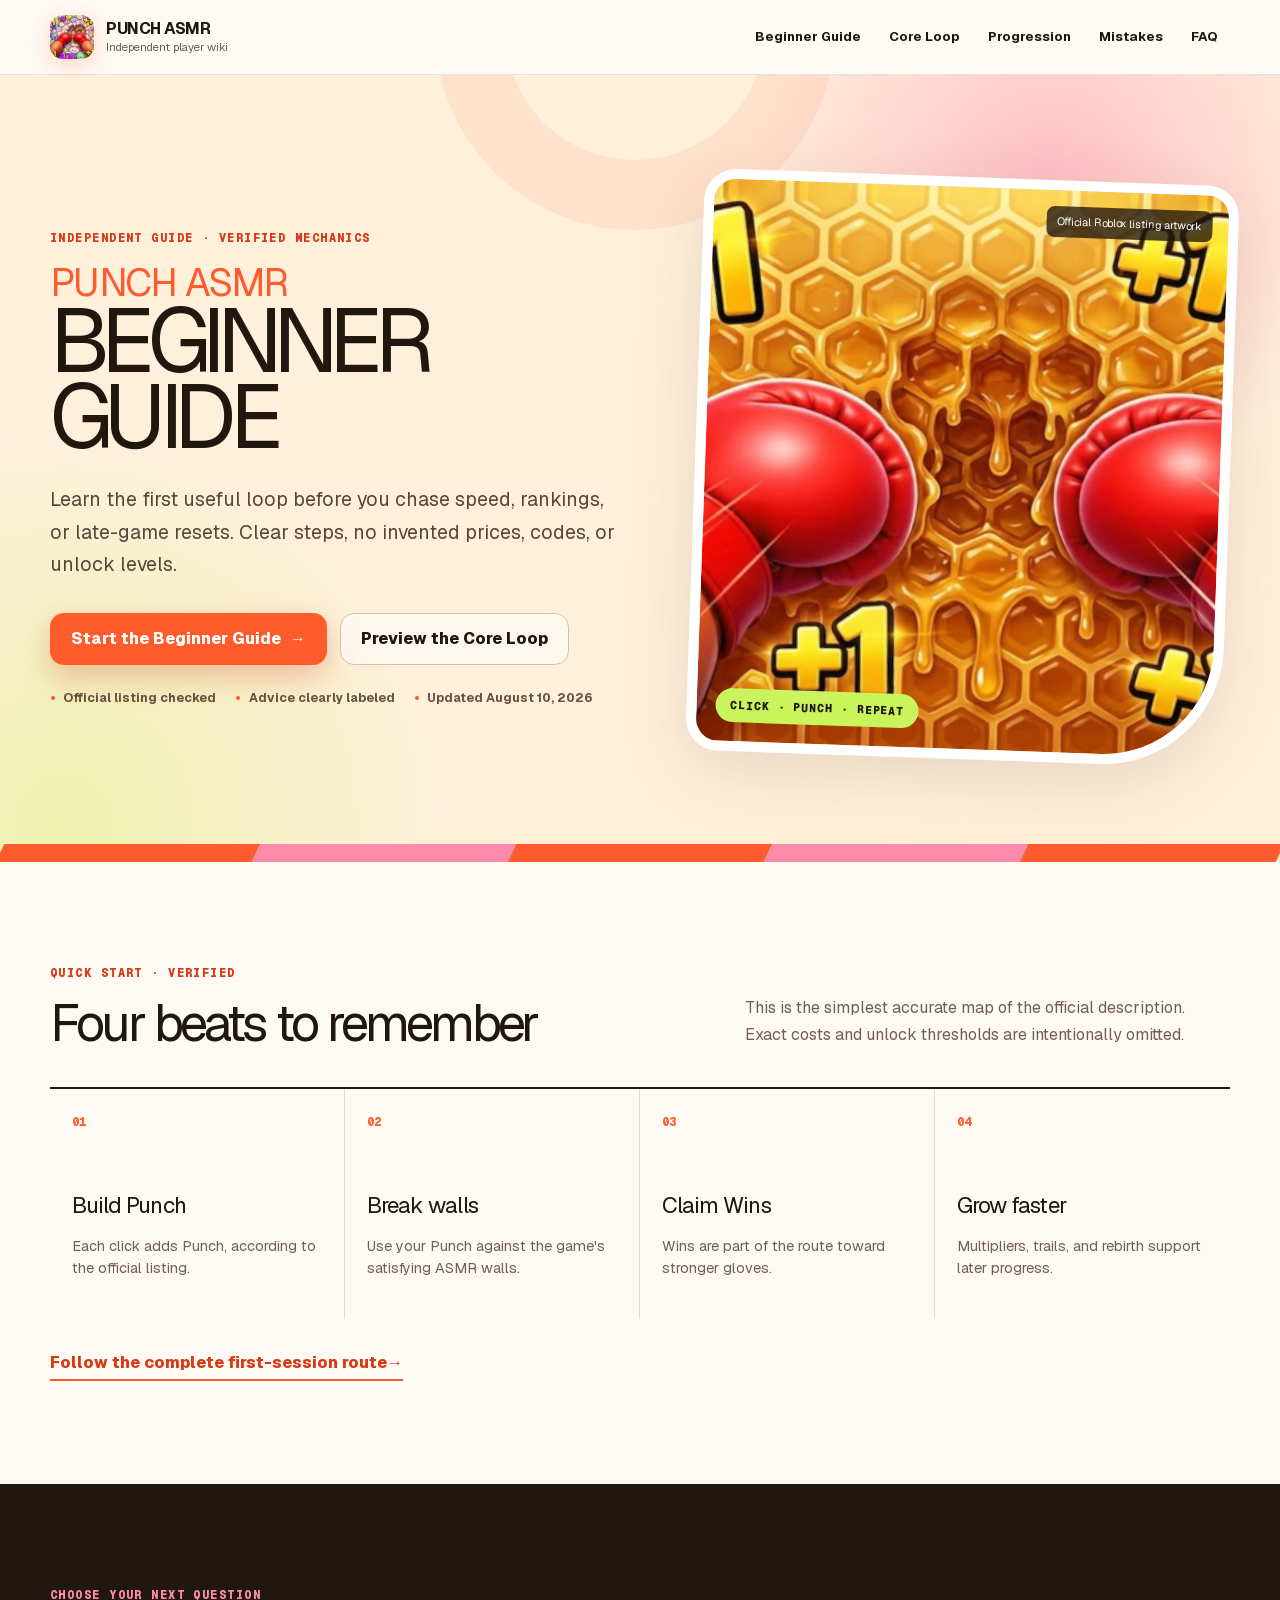
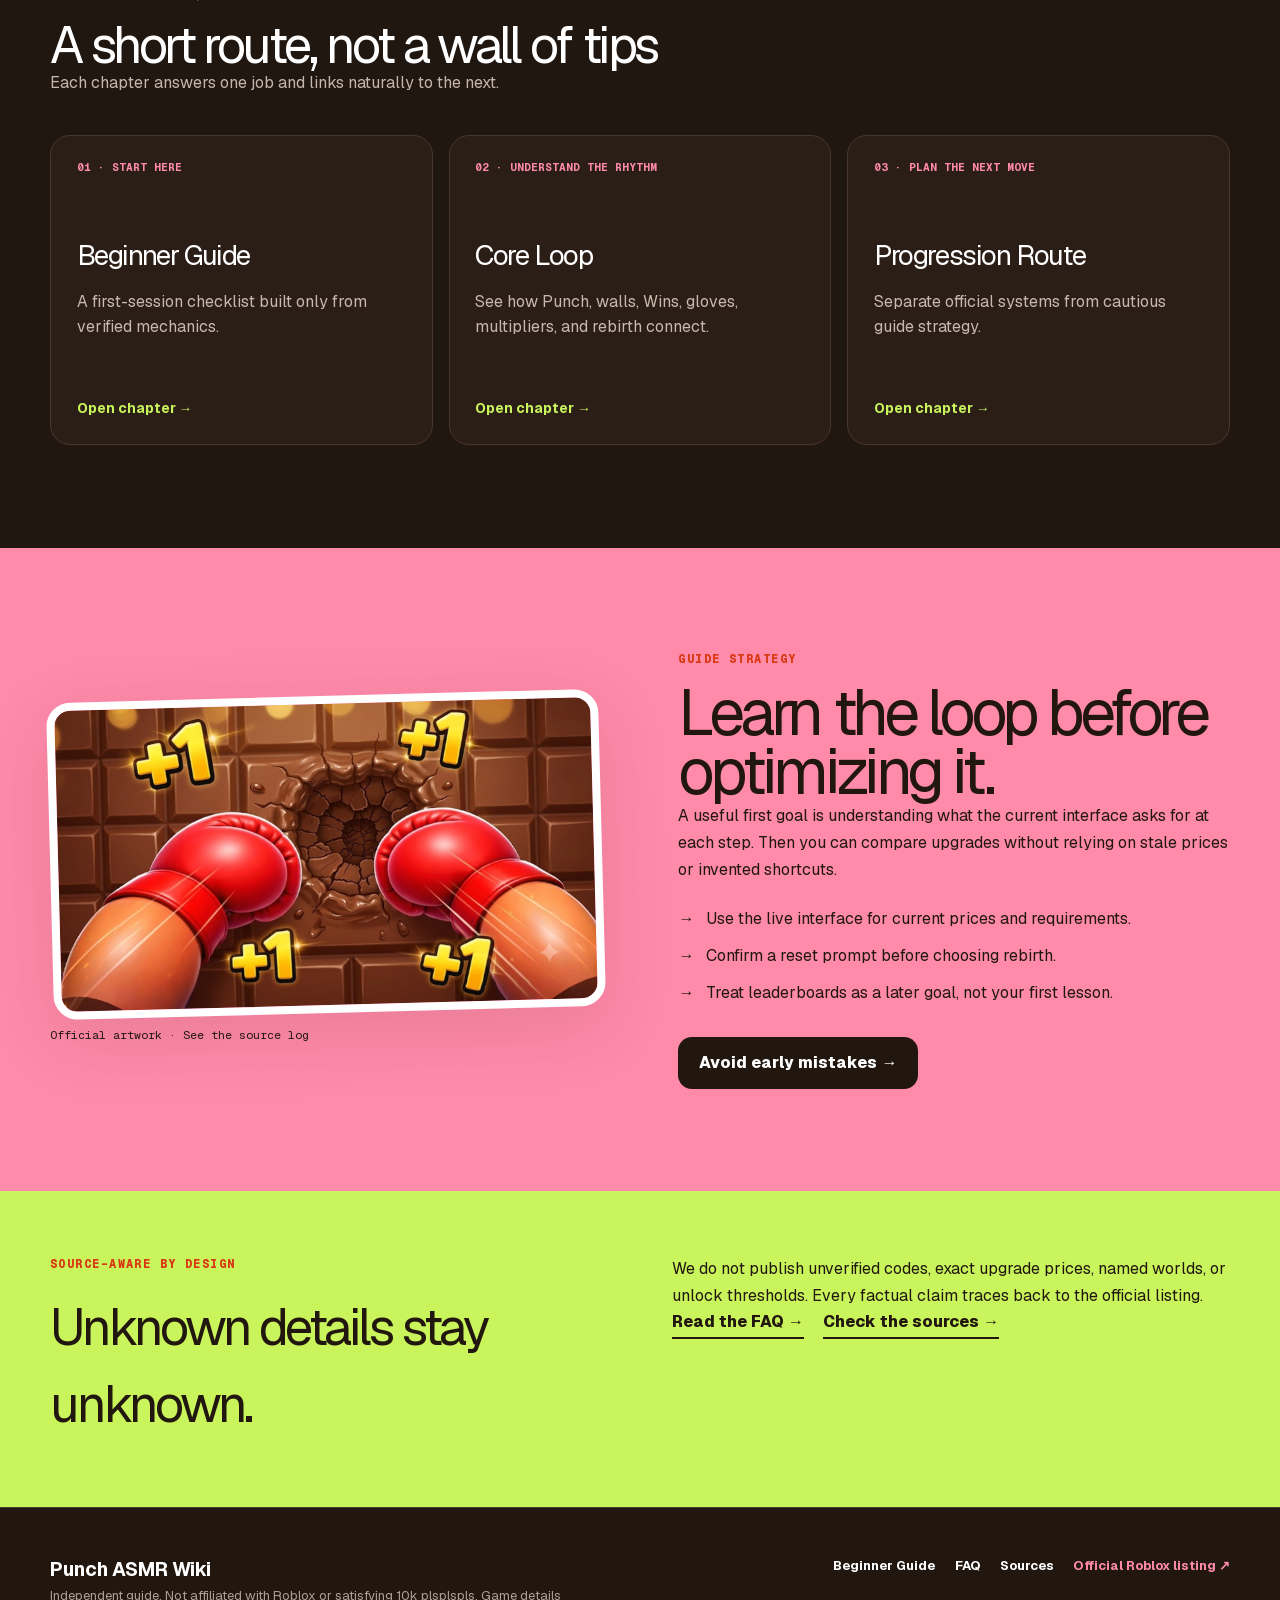
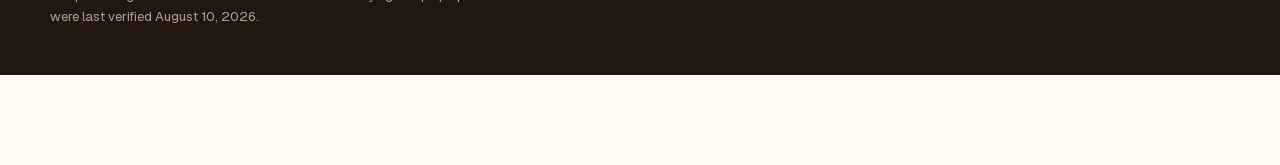
==== commit ac690697: "feat: add Adsterra placements" ====
--- a/index.html
+++ b/index.html
@@ -1 +1,4 @@
-<!DOCTYPE html><html lang="en"><head><meta charSet="utf-8"/><meta name="viewport" content="width=device-width, initial-scale=1"/><link rel="preload" href="/_next/static/media/797e433ab948586e-s.p.08e28id.o-okb.woff2" as="font" crossorigin="" type="font/woff2"/><link rel="preload" href="/_next/static/media/caa3a2e1cccd8315-s.p.09~u27dqhyhd6.woff2" as="font" crossorigin="" type="font/woff2"/><link rel="preload" as="image" href="/game/official-icon.png"/><link rel="preload" as="image" href="/game/official-hero.png"/><link rel="stylesheet" href="/_next/static/chunks/13ftcr8fi25o6.css" data-precedence="next"/><link rel="preload" as="script" fetchPriority="low" href="/_next/static/chunks/17mva4r3w4ar9.js"/><script src="/_next/static/chunks/0cvhm5naa0fv3.js" async=""></script><script src="/_next/static/chunks/0o~gr3zy.zjpe.js" async=""></script><script src="/_next/static/chunks/02zrup2rkfnig.js" async=""></script><script src="/_next/static/chunks/turbopack-0a3gn5e~cv~ez.js" async=""></script><script src="/_next/static/chunks/0pgkwq_zces4f.js" async=""></script><script src="/_next/static/chunks/102oba10-8nfk.js" async=""></script><meta name="next-size-adjust" content=""/><meta name="theme-color" content="#ff5b2d"/><meta name="color-scheme" content="light"/><title>Punch ASMR Beginner Guide &amp; Wiki</title><meta name="description" content="Start with a clear Punch ASMR beginner route, then learn the verified core loop, progression systems, common mistakes, and FAQs."/><meta name="application-name" content="Punch ASMR Wiki"/><link rel="manifest" href="/manifest.webmanifest"/><meta name="keywords" content="Punch ASMR,Punch ASMR wiki,Punch ASMR beginner guide,Punch ASMR progression,Punch ASMR Roblox"/><meta name="robots" content="index, follow"/><link rel="canonical" href="https://punchasmr.wiki"/><meta property="og:title" content="Punch ASMR Beginner Guide &amp; Wiki"/><meta property="og:description" content="Start with a clear Punch ASMR beginner route, then learn the verified core loop, progression systems, common mistakes, and FAQs."/><meta property="og:url" content="https://punchasmr.wiki"/><meta property="og:site_name" content="Punch ASMR Wiki"/><meta property="og:image" content="https://punchasmr.wiki/og.png"/><meta property="og:image:width" content="1672"/><meta property="og:image:height" content="941"/><meta property="og:image:alt" content="Punch ASMR Beginner Guide"/><meta property="og:type" content="article"/><meta name="twitter:card" content="summary_large_image"/><meta name="twitter:title" content="Punch ASMR Beginner Guide &amp; Wiki"/><meta name="twitter:description" content="Start with a clear Punch ASMR beginner route, then learn the verified core loop, progression systems, common mistakes, and FAQs."/><meta name="twitter:image" content="https://punchasmr.wiki/og.png"/><link rel="icon" href="/game/official-icon.png" type="image/png" sizes="512x512"/><link rel="apple-touch-icon" href="/game/official-icon.png" type="image/png" sizes="512x512"/><script src="/_next/static/chunks/03~yq9q893hmn.js" noModule=""></script></head><body class="geist_a71539c9-module__T19VSG__variable geist_mono_8d43a2aa-module__8Li5zG__variable"><div hidden=""><!--$--><!--/$--></div><a class="skip-link" href="#main-content">Skip to content</a><header class="site-header"><div class="nav-shell"><a class="brand" aria-label="Punch ASMR Wiki home" href="/"><img alt="" width="44" height="44" decoding="async" data-nimg="1" style="color:transparent" src="/game/official-icon.png"/><span><strong>PUNCH ASMR</strong><small>Independent player wiki</small></span></a><nav class="primary-nav" aria-label="Primary navigation"><a href="/beginner-guide">Beginner Guide</a><a href="/core-loop">Core Loop</a><a href="/progression">Progression</a><a href="/common-mistakes">Mistakes</a><a href="/faq">FAQ</a></nav></div></header><main id="main-content"><section class="home-hero"><div class="hero-shell"><div class="hero-copy"><p class="eyebrow">Independent guide · Verified mechanics</p><h1><span>Punch ASMR</span>Beginner Guide</h1><p class="hero-deck">Learn the first useful loop before you chase speed, rankings, or late-game resets. Clear steps, no invented prices, codes, or unlock levels.</p><div class="hero-actions"><a class="button button-primary" href="/beginner-guide">Start the Beginner Guide <span aria-hidden="true">→</span></a><a class="button button-quiet" href="/core-loop">Preview the Core Loop</a></div><ul class="hero-proof" aria-label="Guide standards"><li>Official listing checked</li><li>Advice clearly labeled</li><li>Updated August 10, 2026</li></ul></div><figure class="hero-art"><img alt="Official Punch ASMR promotional artwork" decoding="async" data-nimg="fill" style="position:absolute;height:100%;width:100%;left:0;top:0;right:0;bottom:0;color:transparent" src="/game/official-hero.png"/><figcaption>Official Roblox listing artwork</figcaption></figure></div><div class="impact-line" aria-hidden="true"><span></span><span></span><span></span><span></span><span></span></div></section><section class="quick-loop" aria-labelledby="quick-loop-title"><div class="content-shell"><div class="section-heading split-heading"><div><p class="eyebrow">Quick start · verified</p><h2 id="quick-loop-title">Four beats to remember</h2></div><p>This is the simplest accurate map of the official description. Exact costs and unlock thresholds are intentionally omitted.</p></div><ol class="loop-grid"><li><span>01</span><h3>Build Punch</h3><p>Each click adds Punch, according to the official listing.</p></li><li><span>02</span><h3>Break walls</h3><p>Use your Punch against the game&#x27;s satisfying ASMR walls.</p></li><li><span>03</span><h3>Claim Wins</h3><p>Wins are part of the route toward stronger gloves.</p></li><li><span>04</span><h3>Grow faster</h3><p>Multipliers, trails, and rebirth support later progress.</p></li></ol><a class="inline-cta" href="/beginner-guide">Follow the complete first-session route <span aria-hidden="true">→</span></a></div></section><section class="route-section" aria-labelledby="route-title"><div class="content-shell"><div class="section-heading"><p class="eyebrow">Choose your next question</p><h2 id="route-title">A short route, not a wall of tips</h2><p>Each chapter answers one job and links naturally to the next.</p></div><div class="route-grid"><a class="route-card" href="/beginner-guide"><span>0<!-- -->1<!-- --> · <!-- -->Start here</span><h3>Beginner Guide</h3><p>A first-session checklist built only from verified mechanics.</p><strong>Open chapter →</strong></a><a class="route-card" href="/core-loop"><span>0<!-- -->2<!-- --> · <!-- -->Understand the rhythm</span><h3>Core Loop</h3><p>See how Punch, walls, Wins, gloves, multipliers, and rebirth connect.</p><strong>Open chapter →</strong></a><a class="route-card" href="/progression"><span>0<!-- -->3<!-- --> · <!-- -->Plan the next move</span><h3>Progression Route</h3><p>Separate official systems from cautious guide strategy.</p><strong>Open chapter →</strong></a></div></div></section><section class="strategy-feature"><div class="feature-grid content-shell"><figure><img alt="Official Punch ASMR gameplay artwork" loading="lazy" width="768" height="432" decoding="async" data-nimg="1" style="color:transparent" src="/game/official-gallery-1.png"/><figcaption>Official artwork · See the source log</figcaption></figure><div><p class="eyebrow">Guide strategy</p><h2>Learn the loop before optimizing it.</h2><p>A useful first goal is understanding what the current interface asks for at each step. Then you can compare upgrades without relying on stale prices or invented shortcuts.</p><ul class="check-list"><li>Use the live interface for current prices and requirements.</li><li>Confirm a reset prompt before choosing rebirth.</li><li>Treat leaderboards as a later goal, not your first lesson.</li></ul><a class="button button-dark" href="/common-mistakes">Avoid early mistakes →</a></div></div></section><section class="evidence-strip"><div class="content-shell evidence-grid"><div><p class="eyebrow">Source-aware by design</p><h2>Unknown details stay unknown.</h2></div><div><p>We do not publish unverified codes, exact upgrade prices, named worlds, or unlock thresholds. Every factual claim traces back to the official listing.</p><div class="strip-links"><a href="/faq">Read the FAQ →</a><a href="/sources">Check the sources →</a></div></div></div></section><script type="application/ld+json">{"@context":"https://schema.org","@type":"HowTo","name":"How to start in Punch ASMR","description":"A source-aware first-session route for Punch ASMR.","step":[{"@type":"HowToStep","position":1,"name":"Build Punch","text":"Each click adds Punch, according to the official listing.","url":"https://punchasmr.wiki/beginner-guide"},{"@type":"HowToStep","position":2,"name":"Break walls","text":"Use your Punch against the game's satisfying ASMR walls.","url":"https://punchasmr.wiki/beginner-guide"},{"@type":"HowToStep","position":3,"name":"Claim Wins","text":"Wins are part of the route toward stronger gloves.","url":"https://punchasmr.wiki/beginner-guide"},{"@type":"HowToStep","position":4,"name":"Grow faster","text":"Multipliers, trails, and rebirth support later progress.","url":"https://punchasmr.wiki/beginner-guide"}]}</script><!--$--><!--/$--></main><footer class="site-footer"><div class="footer-grid"><div><strong>Punch ASMR Wiki</strong><p>Independent guide. Not affiliated with Roblox or <!-- -->satisfying 10k plsplspls<!-- -->. Game details were last verified <!-- -->August 10, 2026<!-- -->.</p></div><nav aria-label="Footer navigation"><a href="/beginner-guide">Beginner Guide</a><a href="/faq">FAQ</a><a href="/sources">Sources</a><a href="https://www.roblox.com/games/74080621118028/Punch-ASMR" rel="noreferrer">Official Roblox listing ↗</a></nav></div></footer><script type="application/ld+json">{"@context":"https://schema.org","@type":"WebSite","name":"Punch ASMR Wiki","url":"https://punchasmr.wiki","description":"An independent, source-aware beginner guide for Punch ASMR on Roblox.","isAccessibleForFree":true,"inLanguage":"en","about":{"@type":"VideoGame","name":"[🌍W2] Punch ASMR!","gamePlatform":"Roblox"}}</script><script src="/_next/static/chunks/17mva4r3w4ar9.js" id="_R_" async=""></script><script>(self.__next_f=self.__next_f||[]).push([0])</script><script>self.__next_f.push([1,"1:\"$Sreact.fragment\"\n2:I[33609,[\"/_next/static/chunks/0pgkwq_zces4f.js\",\"/_next/static/chunks/102oba10-8nfk.js\"],\"\"]\n3:I[85019,[\"/_next/static/chunks/0pgkwq_zces4f.js\",\"/_next/static/chunks/102oba10-8nfk.js\"],\"Image\"]\n4:I[17996,[\"/_next/static/chunks/0pgkwq_zces4f.js\",\"/_next/static/chunks/102oba10-8nfk.js\"],\"default\"]\n5:I[96351,[\"/_next/static/chunks/0pgkwq_zces4f.js\",\"/_next/static/chunks/102oba10-8nfk.js\"],\"default\"]\n11:I[43169,[\"/_next/static/chunks/0pgkwq_zces4f.js\",\"/_next/static/chunks/102oba10-8nfk.js\"],\"default\",1]\n:HL[\"/_next/static/chunks/13ftcr8fi25o6.css\",\"style\"]\n:HL[\"/_next/static/media/797e433ab948586e-s.p.08e28id.o-okb.woff2\",\"font\",{\"crossOrigin\":\"\",\"type\":\"font/woff2\"}]\n:HL[\"/_next/static/media/caa3a2e1cccd8315-s.p.09~u27dqhyhd6.woff2\",\"font\",{\"crossOrigin\":\"\",\"type\":\"font/woff2\"}]\n"])</script><script>self.__next_f.push([1,"0:{\"P\":null,\"c\":[\"\",\"\"],\"q\":\"\",\"i\":false,\"f\":[[[\"\",{\"children\":[\"__PAGE__\",{}]},\"$undefined\",\"$undefined\",16],[[\"$\",\"$1\",\"c\",{\"children\":[[[\"$\",\"link\",\"0\",{\"rel\":\"stylesheet\",\"href\":\"/_next/static/chunks/13ftcr8fi25o6.css\",\"precedence\":\"next\",\"crossOrigin\":\"$undefined\",\"nonce\":\"$undefined\"}],[\"$\",\"script\",\"script-0\",{\"src\":\"/_next/static/chunks/0pgkwq_zces4f.js\",\"async\":true,\"nonce\":\"$undefined\"}],[\"$\",\"script\",\"script-1\",{\"src\":\"/_next/static/chunks/102oba10-8nfk.js\",\"async\":true,\"nonce\":\"$undefined\"}]],[\"$\",\"html\",null,{\"lang\":\"en\",\"children\":[\"$\",\"body\",null,{\"className\":\"geist_a71539c9-module__T19VSG__variable geist_mono_8d43a2aa-module__8Li5zG__variable\",\"children\":[[\"$\",\"a\",null,{\"className\":\"skip-link\",\"href\":\"#main-content\",\"children\":\"Skip to content\"}],[\"$\",\"header\",null,{\"className\":\"site-header\",\"children\":[\"$\",\"div\",null,{\"className\":\"nav-shell\",\"children\":[[\"$\",\"$L2\",null,{\"className\":\"brand\",\"href\":\"/\",\"aria-label\":\"Punch ASMR Wiki home\",\"children\":[[\"$\",\"$L3\",null,{\"src\":\"/game/official-icon.png\",\"alt\":\"\",\"width\":44,\"height\":44,\"priority\":true}],[\"$\",\"span\",null,{\"children\":[[\"$\",\"strong\",null,{\"children\":\"PUNCH ASMR\"}],[\"$\",\"small\",null,{\"children\":\"Independent player wiki\"}]]}]]}],[\"$\",\"nav\",null,{\"className\":\"primary-nav\",\"aria-label\":\"Primary navigation\",\"children\":[[\"$\",\"$L2\",\"/beginner-guide\",{\"href\":\"/beginner-guide\",\"children\":\"Beginner Guide\"}],[\"$\",\"$L2\",\"/core-loop\",{\"href\":\"/core-loop\",\"children\":\"Core Loop\"}],[\"$\",\"$L2\",\"/progression\",{\"href\":\"/progression\",\"children\":\"Progression\"}],[\"$\",\"$L2\",\"/common-mistakes\",{\"href\":\"/common-mistakes\",\"children\":\"Mistakes\"}],[\"$\",\"$L2\",\"/faq\",{\"href\":\"/faq\",\"children\":\"FAQ\"}]]}]]}]}],[\"$\",\"main\",null,{\"id\":\"main-content\",\"children\":[\"$\",\"$L4\",null,{\"parallelRouterKey\":\"children\",\"error\":\"$undefined\",\"errorStyles\":\"$undefined\",\"errorScripts\":\"$undefined\",\"template\":[\"$\",\"$L5\",null,{}],\"templateStyles\":\"$undefined\",\"templateScripts\":\"$undefined\",\"notFound\":[[[\"$\",\"title\",null,{\"children\":\"404: This page could not be found.\"}],[\"$\",\"div\",null,{\"style\":{\"fontFamily\":\"system-ui,\\\"Segoe UI\\\",Roboto,Helvetica,Arial,sans-serif,\\\"Apple Color Emoji\\\",\\\"Segoe UI Emoji\\\"\",\"height\":\"100vh\",\"textAlign\":\"center\",\"display\":\"flex\",\"flexDirection\":\"column\",\"alignItems\":\"center\",\"justifyContent\":\"center\"},\"children\":[\"$\",\"div\",null,{\"children\":[[\"$\",\"style\",null,{\"dangerouslySetInnerHTML\":{\"__html\":\"body{color:#000;background:#fff;margin:0}.next-error-h1{border-right:1px solid rgba(0,0,0,.3)}@media (prefers-color-scheme:dark){body{color:#fff;background:#000}.next-error-h1{border-right:1px solid rgba(255,255,255,.3)}}\"}}],[\"$\",\"h1\",null,{\"className\":\"next-error-h1\",\"style\":{\"display\":\"inline-block\",\"margin\":\"0 20px 0 0\",\"padding\":\"0 23px 0 0\",\"fontSize\":24,\"fontWeight\":500,\"verticalAlign\":\"top\",\"lineHeight\":\"49px\"},\"children\":404}],[\"$\",\"div\",null,{\"style\":{\"display\":\"inline-block\"},\"children\":[\"$\",\"h2\",null,{\"style\":{\"fontSize\":14,\"fontWeight\":400,\"lineHeight\":\"49px\",\"margin\":0},\"children\":\"This page could not be found.\"}]}]]}]}]],[]],\"forbidden\":\"$undefined\",\"unauthorized\":\"$undefined\"}]}],[\"$\",\"footer\",null,{\"className\":\"site-footer\",\"children\":[\"$\",\"div\",null,{\"className\":\"footer-grid\",\"children\":[[\"$\",\"div\",null,{\"children\":[[\"$\",\"strong\",null,{\"children\":\"Punch ASMR Wiki\"}],[\"$\",\"p\",null,{\"children\":[\"Independent guide. Not affiliated with Roblox or \",\"satisfying 10k plsplspls\",\". Game details were last verified \",\"August 10, 2026\",\".\"]}]]}],[\"$\",\"nav\",null,{\"aria-label\":\"Footer navigation\",\"children\":[[\"$\",\"$L2\",null,{\"href\":\"/beginner-guide\",\"children\":\"Beginner Guide\"}],[\"$\",\"$L2\",null,{\"href\":\"/faq\",\"children\":\"FAQ\"}],[\"$\",\"$L2\",null,{\"href\":\"/sources\",\"children\":\"Sources\"}],[\"$\",\"a\",null,{\"href\":\"https://www.roblox.com/games/74080621118028/Punch-ASMR\",\"rel\":\"noreferrer\",\"children\":\"Official Roblox listing ↗\"}]]}]]}]}],[\"$\",\"script\",null,{\"type\":\"application/ld+json\",\"dangerouslySetInnerHTML\":{\"__html\":\"{\\\"@context\\\":\\\"https://schema.org\\\",\\\"@type\\\":\\\"WebSite\\\",\\\"name\\\":\\\"Punch ASMR Wiki\\\",\\\"url\\\":\\\"https://punchasmr.wiki\\\",\\\"description\\\":\\\"An independent, source-aware beginner guide for Punch ASMR on Roblox.\\\",\\\"isAccessibleForFree\\\":true,\\\"inLanguage\\\":\\\"en\\\",\\\"about\\\":{\\\"@type\\\":\\\"VideoGame\\\",\\\"name\\\":\\\"[🌍W2] Punch ASMR!\\\",\\\"gamePlatform\\\":\\\"Roblox\\\"}}\"}}]]}]}]]}],{\"children\":[[\"$\",\"$1\",\"c\",{\"children\":[[[\"$\",\"section\",null,{\"className\":\"home-hero\",\"children\":[[\"$\",\"div\",null,{\"className\":\"hero-shell\",\"children\":[[\"$\",\"div\",null,{\"className\":\"hero-copy\",\"children\":[[\"$\",\"p\",null,{\"className\":\"eyebrow\",\"children\":\"Independent guide · Verified mechanics\"}],[\"$\",\"h1\",null,{\"children\":[[\"$\",\"span\",null,{\"children\":\"Punch ASMR\"}],\"Beginner Guide\"]}],[\"$\",\"p\",null,{\"className\":\"hero-deck\",\"children\":\"Learn the first useful loop before you chase speed, rankings, or late-game resets. Clear steps, no invented prices, codes, or unlock levels.\"}],\"$L6\",\"$L7\"]}],\"$L8\"]}],\"$L9\"]}],\"$La\",\"$Lb\",\"$Lc\",\"$Ld\",\"$Le\"],null,\"$Lf\"]}],{},null,false,null]},null,false,null],\"$L10\",false]],\"m\":\"$undefined\",\"G\":[\"$11\",[\"$L12\"]],\"S\":true,\"h\":null,\"s\":\"$undefined\",\"l\":\"$undefined\",\"p\":\"$undefined\",\"d\":\"$undefined\",\"b\":\"_FrqckNk8WWtGq6V1yho2\"}\n"])</script><script>self.__next_f.push([1,"13:I[79126,[\"/_next/static/chunks/0pgkwq_zces4f.js\",\"/_next/static/chunks/102oba10-8nfk.js\"],\"OutletBoundary\"]\n14:\"$Sreact.suspense\"\n16:I[79126,[\"/_next/static/chunks/0pgkwq_zces4f.js\",\"/_next/static/chunks/102oba10-8nfk.js\"],\"ViewportBoundary\"]\n18:I[79126,[\"/_next/static/chunks/0pgkwq_zces4f.js\",\"/_next/static/chunks/102oba10-8nfk.js\"],\"MetadataBoundary\"]\n6:[\"$\",\"div\",null,{\"className\":\"hero-actions\",\"children\":[[\"$\",\"$L2\",null,{\"className\":\"button button-primary\",\"href\":\"/beginner-guide\",\"children\":[\"Start the Beginner Guide \",[\"$\",\"span\",null,{\"aria-hidden\":\"true\",\"children\":\"→\"}]]}],[\"$\",\"$L2\",null,{\"className\":\"button button-quiet\",\"href\":\"/core-loop\",\"children\":\"Preview the Core Loop\"}]]}]\n7:[\"$\",\"ul\",null,{\"className\":\"hero-proof\",\"aria-label\":\"Guide standards\",\"children\":[[\"$\",\"li\",null,{\"children\":\"Official listing checked\"}],[\"$\",\"li\",null,{\"children\":\"Advice clearly labeled\"}],[\"$\",\"li\",null,{\"children\":\"Updated August 10, 2026\"}]]}]\n8:[\"$\",\"figure\",null,{\"className\":\"hero-art\",\"children\":[[\"$\",\"$L3\",null,{\"src\":\"/game/official-hero.png\",\"alt\":\"Official Punch ASMR promotional artwork\",\"fill\":true,\"sizes\":\"(max-width: 860px) 100vw, 50vw\",\"priority\":true}],[\"$\",\"figcaption\",null,{\"children\":\"Official Roblox listing artwork\"}]]}]\n9:[\"$\",\"div\",null,{\"className\":\"impact-line\",\"aria-hidden\":\"true\",\"children\":[[\"$\",\"span\",null,{}],[\"$\",\"span\",null,{}],[\"$\",\"span\",null,{}],[\"$\",\"span\",null,{}],[\"$\",\"span\",null,{}]]}]\n"])</script><script>self.__next_f.push([1,"a:[\"$\",\"section\",null,{\"className\":\"quick-loop\",\"aria-labelledby\":\"quick-loop-title\",\"children\":[\"$\",\"div\",null,{\"className\":\"content-shell\",\"children\":[[\"$\",\"div\",null,{\"className\":\"section-heading split-heading\",\"children\":[[\"$\",\"div\",null,{\"children\":[[\"$\",\"p\",null,{\"className\":\"eyebrow\",\"children\":\"Quick start · verified\"}],[\"$\",\"h2\",null,{\"id\":\"quick-loop-title\",\"children\":\"Four beats to remember\"}]]}],[\"$\",\"p\",null,{\"children\":\"This is the simplest accurate map of the official description. Exact costs and unlock thresholds are intentionally omitted.\"}]]}],[\"$\",\"ol\",null,{\"className\":\"loop-grid\",\"children\":[[\"$\",\"li\",\"01\",{\"children\":[[\"$\",\"span\",null,{\"children\":\"01\"}],[\"$\",\"h3\",null,{\"children\":\"Build Punch\"}],[\"$\",\"p\",null,{\"children\":\"Each click adds Punch, according to the official listing.\"}]]}],[\"$\",\"li\",\"02\",{\"children\":[[\"$\",\"span\",null,{\"children\":\"02\"}],[\"$\",\"h3\",null,{\"children\":\"Break walls\"}],[\"$\",\"p\",null,{\"children\":\"Use your Punch against the game's satisfying ASMR walls.\"}]]}],[\"$\",\"li\",\"03\",{\"children\":[[\"$\",\"span\",null,{\"children\":\"03\"}],[\"$\",\"h3\",null,{\"children\":\"Claim Wins\"}],[\"$\",\"p\",null,{\"children\":\"Wins are part of the route toward stronger gloves.\"}]]}],[\"$\",\"li\",\"04\",{\"children\":[[\"$\",\"span\",null,{\"children\":\"04\"}],[\"$\",\"h3\",null,{\"children\":\"Grow faster\"}],[\"$\",\"p\",null,{\"children\":\"Multipliers, trails, and rebirth support later progress.\"}]]}]]}],[\"$\",\"$L2\",null,{\"className\":\"inline-cta\",\"href\":\"/beginner-guide\",\"children\":[\"Follow the complete first-session route \",[\"$\",\"span\",null,{\"aria-hidden\":\"true\",\"children\":\"→\"}]]}]]}]}]\n"])</script><script>self.__next_f.push([1,"b:[\"$\",\"section\",null,{\"className\":\"route-section\",\"aria-labelledby\":\"route-title\",\"children\":[\"$\",\"div\",null,{\"className\":\"content-shell\",\"children\":[[\"$\",\"div\",null,{\"className\":\"section-heading\",\"children\":[[\"$\",\"p\",null,{\"className\":\"eyebrow\",\"children\":\"Choose your next question\"}],[\"$\",\"h2\",null,{\"id\":\"route-title\",\"children\":\"A short route, not a wall of tips\"}],[\"$\",\"p\",null,{\"children\":\"Each chapter answers one job and links naturally to the next.\"}]]}],[\"$\",\"div\",null,{\"className\":\"route-grid\",\"children\":[[\"$\",\"$L2\",\"/beginner-guide\",{\"className\":\"route-card\",\"href\":\"/beginner-guide\",\"children\":[[\"$\",\"span\",null,{\"children\":[\"0\",1,\" · \",\"Start here\"]}],[\"$\",\"h3\",null,{\"children\":\"Beginner Guide\"}],[\"$\",\"p\",null,{\"children\":\"A first-session checklist built only from verified mechanics.\"}],[\"$\",\"strong\",null,{\"children\":\"Open chapter →\"}]]}],[\"$\",\"$L2\",\"/core-loop\",{\"className\":\"route-card\",\"href\":\"/core-loop\",\"children\":[[\"$\",\"span\",null,{\"children\":[\"0\",2,\" · \",\"Understand the rhythm\"]}],[\"$\",\"h3\",null,{\"children\":\"Core Loop\"}],[\"$\",\"p\",null,{\"children\":\"See how Punch, walls, Wins, gloves, multipliers, and rebirth connect.\"}],[\"$\",\"strong\",null,{\"children\":\"Open chapter →\"}]]}],[\"$\",\"$L2\",\"/progression\",{\"className\":\"route-card\",\"href\":\"/progression\",\"children\":[[\"$\",\"span\",null,{\"children\":[\"0\",3,\" · \",\"Plan the next move\"]}],[\"$\",\"h3\",null,{\"children\":\"Progression Route\"}],[\"$\",\"p\",null,{\"children\":\"Separate official systems from cautious guide strategy.\"}],[\"$\",\"strong\",null,{\"children\":\"Open chapter →\"}]]}]]}]]}]}]\n"])</script><script>self.__next_f.push([1,"c:[\"$\",\"section\",null,{\"className\":\"strategy-feature\",\"children\":[\"$\",\"div\",null,{\"className\":\"feature-grid content-shell\",\"children\":[[\"$\",\"figure\",null,{\"children\":[[\"$\",\"$L3\",null,{\"src\":\"/game/official-gallery-1.png\",\"alt\":\"Official Punch ASMR gameplay artwork\",\"width\":768,\"height\":432,\"sizes\":\"(max-width: 860px) 100vw, 48vw\"}],[\"$\",\"figcaption\",null,{\"children\":\"Official artwork · See the source log\"}]]}],[\"$\",\"div\",null,{\"children\":[[\"$\",\"p\",null,{\"className\":\"eyebrow\",\"children\":\"Guide strategy\"}],[\"$\",\"h2\",null,{\"children\":\"Learn the loop before optimizing it.\"}],[\"$\",\"p\",null,{\"children\":\"A useful first goal is understanding what the current interface asks for at each step. Then you can compare upgrades without relying on stale prices or invented shortcuts.\"}],[\"$\",\"ul\",null,{\"className\":\"check-list\",\"children\":[[\"$\",\"li\",null,{\"children\":\"Use the live interface for current prices and requirements.\"}],[\"$\",\"li\",null,{\"children\":\"Confirm a reset prompt before choosing rebirth.\"}],[\"$\",\"li\",null,{\"children\":\"Treat leaderboards as a later goal, not your first lesson.\"}]]}],[\"$\",\"$L2\",null,{\"className\":\"button button-dark\",\"href\":\"/common-mistakes\",\"children\":\"Avoid early mistakes →\"}]]}]]}]}]\nd:[\"$\",\"section\",null,{\"className\":\"evidence-strip\",\"children\":[\"$\",\"div\",null,{\"className\":\"content-shell evidence-grid\",\"children\":[[\"$\",\"div\",null,{\"children\":[[\"$\",\"p\",null,{\"className\":\"eyebrow\",\"children\":\"Source-aware by design\"}],[\"$\",\"h2\",null,{\"children\":\"Unknown details stay unknown.\"}]]}],[\"$\",\"div\",null,{\"children\":[[\"$\",\"p\",null,{\"children\":\"We do not publish unverified codes, exact upgrade prices, named worlds, or unlock thresholds. Every factual claim traces back to the official listing.\"}],[\"$\",\"div\",null,{\"className\":\"strip-links\",\"children\":[[\"$\",\"$L2\",null,{\"href\":\"/faq\",\"children\":\"Read the FAQ →\"}],[\"$\",\"$L2\",null,{\"href\":\"/sources\",\"children\":\"Check the sources →\"}]]}]]}]]}]}]\ne:[\"$\",\"script\",null,{\"type\":\"application/ld+json\",\"dangerouslySetInnerHTML\":{\"__html\":\"{\\\"@context\\\":\\\"https://schema.org\\\",\\\"@type\\\":\\\"HowTo\\\",\\\"name\\\":\\\"How to start in Punch ASMR\\\",\\\"description\\\":\\\"A source-aware first-session route for Punch ASMR.\\\",\\\"step\\\":[{\\\"@type\\\":\\\"HowToStep\\\",\\\"position\\\":1,\\\"name\\\":\\\"Build Punch\\\",\\\"text\\\":\\\"Each click adds Punch, according to the official listing.\\\",\\\"url\\\":\\\"https://punchasmr.wiki/beginner-guide\\\"},{\\\"@type\\\":\\\"HowToStep\\\",\\\"position\\\":2,\\\"name\\\":\\\"Break walls\\\",\\\"text\\\":\\\"Use your Punch against the game's satisfying ASMR walls.\\\",\\\"url\\\":\\\"https://punchasmr.wiki/beginner-guide\\\"},{\\\"@type\\\":\\\"HowToStep\\\",\\\"position\\\":3,\\\"name\\\":\\\"Claim Wins\\\",\\\"text\\\":\\\"Wins are part of the route toward stronger gloves.\\\",\\\"url\\\":\\\"https://punchasmr.wiki/beginner-guide\\\"},{\\\"@type\\\":\\\"HowToStep\\\",\\\"position\\\":4,\\\"name\\\":\\\"Grow faster\\\",\\\"text\\\":\\\"Multipliers, trails, and rebirth support later progress.\\\",\\\"url\\\":\\\"https://punchasmr.wiki/beginner-guide\\\"}]}\"}}]\nf:[\"$\",\"$L13\",null,{\"children\":[\"$\",\"$14\",null,{\"name\":\"Next.MetadataOutlet\",\"children\":\"$@15\"}]}]\n10:[\"$\",\"$1\",\"h\",{\"children\":[null,[\"$\",\"$L16\",null,{\"children\":\"$L17\"}],[\"$\",\"div\",null,{\"hidden\":true,\"children\":[\"$\",\"$L18\",null,{\"children\":[\"$\",\"$14\",null,{\"name\":\"Next.Metadata\",\"children\":\"$L19\"}]}]}],[\"$\",\"meta\",null,{\"name\":\"next-size-adjust\",\"content\":\"\"}]]}]\n12:[\"$\",\"link\",\"0\",{\"rel\":\"stylesheet\",\"href\":\"/_next/static/chunks/13ftcr8fi25o6.css\",\"precedence\":\"next\",\"crossOrigin\":\"$undefined\",\"nonce\":\"$undefined\"}]\n"])</script><script>self.__next_f.push([1,"17:[[\"$\",\"meta\",\"0\",{\"charSet\":\"utf-8\"}],[\"$\",\"meta\",\"1\",{\"name\":\"viewport\",\"content\":\"width=device-width, initial-scale=1\"}],[\"$\",\"meta\",\"2\",{\"name\":\"theme-color\",\"content\":\"#ff5b2d\"}],[\"$\",\"meta\",\"3\",{\"name\":\"color-scheme\",\"content\":\"light\"}]]\n"])</script><script>self.__next_f.push([1,"1a:I[41398,[\"/_next/static/chunks/0pgkwq_zces4f.js\",\"/_next/static/chunks/102oba10-8nfk.js\"],\"IconMark\"]\n15:null\n"])</script><script>self.__next_f.push([1,"19:[[\"$\",\"title\",\"0\",{\"children\":\"Punch ASMR Beginner Guide \u0026 Wiki\"}],[\"$\",\"meta\",\"1\",{\"name\":\"description\",\"content\":\"Start with a clear Punch ASMR beginner route, then learn the verified core loop, progression systems, common mistakes, and FAQs.\"}],[\"$\",\"meta\",\"2\",{\"name\":\"application-name\",\"content\":\"Punch ASMR Wiki\"}],[\"$\",\"link\",\"3\",{\"rel\":\"manifest\",\"href\":\"/manifest.webmanifest\",\"crossOrigin\":\"$undefined\"}],[\"$\",\"meta\",\"4\",{\"name\":\"keywords\",\"content\":\"Punch ASMR,Punch ASMR wiki,Punch ASMR beginner guide,Punch ASMR progression,Punch ASMR Roblox\"}],[\"$\",\"meta\",\"5\",{\"name\":\"robots\",\"content\":\"index, follow\"}],[\"$\",\"link\",\"6\",{\"rel\":\"canonical\",\"href\":\"https://punchasmr.wiki\"}],[\"$\",\"meta\",\"7\",{\"property\":\"og:title\",\"content\":\"Punch ASMR Beginner Guide \u0026 Wiki\"}],[\"$\",\"meta\",\"8\",{\"property\":\"og:description\",\"content\":\"Start with a clear Punch ASMR beginner route, then learn the verified core loop, progression systems, common mistakes, and FAQs.\"}],[\"$\",\"meta\",\"9\",{\"property\":\"og:url\",\"content\":\"https://punchasmr.wiki\"}],[\"$\",\"meta\",\"10\",{\"property\":\"og:site_name\",\"content\":\"Punch ASMR Wiki\"}],[\"$\",\"meta\",\"11\",{\"property\":\"og:image\",\"content\":\"https://punchasmr.wiki/og.png\"}],[\"$\",\"meta\",\"12\",{\"property\":\"og:image:width\",\"content\":\"1672\"}],[\"$\",\"meta\",\"13\",{\"property\":\"og:image:height\",\"content\":\"941\"}],[\"$\",\"meta\",\"14\",{\"property\":\"og:image:alt\",\"content\":\"Punch ASMR Beginner Guide\"}],[\"$\",\"meta\",\"15\",{\"property\":\"og:type\",\"content\":\"article\"}],[\"$\",\"meta\",\"16\",{\"name\":\"twitter:card\",\"content\":\"summary_large_image\"}],[\"$\",\"meta\",\"17\",{\"name\":\"twitter:title\",\"content\":\"Punch ASMR Beginner Guide \u0026 Wiki\"}],[\"$\",\"meta\",\"18\",{\"name\":\"twitter:description\",\"content\":\"Start with a clear Punch ASMR beginner route, then learn the verified core loop, progression systems, common mistakes, and FAQs.\"}],[\"$\",\"meta\",\"19\",{\"name\":\"twitter:image\",\"content\":\"https://punchasmr.wiki/og.png\"}],[\"$\",\"link\",\"20\",{\"rel\":\"icon\",\"href\":\"/game/official-icon.png\",\"type\":\"image/png\",\"sizes\":\"512x512\"}],[\"$\",\"link\",\"21\",{\"rel\":\"apple-touch-icon\",\"href\":\"/game/official-icon.png\",\"type\":\"image/png\",\"sizes\":\"512x512\"}],[\"$\",\"$L1a\",\"22\",{}]]\n"])</script></body></html>+<!DOCTYPE html><html lang="en"><head><meta charSet="utf-8"/><meta name="viewport" content="width=device-width, initial-scale=1"/><link rel="preload" href="/_next/static/media/797e433ab948586e-s.p.08e28id.o-okb.woff2" as="font" crossorigin="" type="font/woff2"/><link rel="preload" href="/_next/static/media/caa3a2e1cccd8315-s.p.09~u27dqhyhd6.woff2" as="font" crossorigin="" type="font/woff2"/><link rel="preload" as="image" href="/game/official-icon.png"/><link rel="preload" as="image" href="/game/official-hero.png"/><link rel="stylesheet" href="/_next/static/chunks/13ftcr8fi25o6.css" data-precedence="next"/><link rel="preload" as="script" fetchPriority="low" href="/_next/static/chunks/17mva4r3w4ar9.js"/><script src="/_next/static/chunks/0cvhm5naa0fv3.js" async=""></script><script src="/_next/static/chunks/0o~gr3zy.zjpe.js" async=""></script><script src="/_next/static/chunks/02zrup2rkfnig.js" async=""></script><script src="/_next/static/chunks/turbopack-0a3gn5e~cv~ez.js" async=""></script><script src="/_next/static/chunks/0pgkwq_zces4f.js" async=""></script><script src="/_next/static/chunks/102oba10-8nfk.js" async=""></script><meta name="next-size-adjust" content=""/><meta name="theme-color" content="#ff5b2d"/><meta name="color-scheme" content="light"/><title>Punch ASMR Beginner Guide &amp; Wiki</title><meta name="description" content="Start with a clear Punch ASMR beginner route, then learn the verified core loop, progression systems, common mistakes, and FAQs."/><meta name="application-name" content="Punch ASMR Wiki"/><link rel="manifest" href="/manifest.webmanifest"/><meta name="keywords" content="Punch ASMR,Punch ASMR wiki,Punch ASMR beginner guide,Punch ASMR progression,Punch ASMR Roblox"/><meta name="robots" content="index, follow"/><link rel="canonical" href="https://punchasmr.wiki"/><meta property="og:title" content="Punch ASMR Beginner Guide &amp; Wiki"/><meta property="og:description" content="Start with a clear Punch ASMR beginner route, then learn the verified core loop, progression systems, common mistakes, and FAQs."/><meta property="og:url" content="https://punchasmr.wiki"/><meta property="og:site_name" content="Punch ASMR Wiki"/><meta property="og:image" content="https://punchasmr.wiki/og.png"/><meta property="og:image:width" content="1672"/><meta property="og:image:height" content="941"/><meta property="og:image:alt" content="Punch ASMR Beginner Guide"/><meta property="og:type" content="article"/><meta name="twitter:card" content="summary_large_image"/><meta name="twitter:title" content="Punch ASMR Beginner Guide &amp; Wiki"/><meta name="twitter:description" content="Start with a clear Punch ASMR beginner route, then learn the verified core loop, progression systems, common mistakes, and FAQs."/><meta name="twitter:image" content="https://punchasmr.wiki/og.png"/><link rel="icon" href="/game/official-icon.png" type="image/png" sizes="512x512"/><link rel="apple-touch-icon" href="/game/official-icon.png" type="image/png" sizes="512x512"/><script src="/_next/static/chunks/03~yq9q893hmn.js" noModule=""></script></head><body class="geist_a71539c9-module__T19VSG__variable geist_mono_8d43a2aa-module__8Li5zG__variable"><div hidden=""><!--$--><!--/$--></div><a class="skip-link" href="#main-content">Skip to content</a><header class="site-header"><div class="nav-shell"><a class="brand" aria-label="Punch ASMR Wiki home" href="/"><img alt="" width="44" height="44" decoding="async" data-nimg="1" style="color:transparent" src="/game/official-icon.png"/><span><strong>PUNCH ASMR</strong><small>Independent player wiki</small></span></a><nav class="primary-nav" aria-label="Primary navigation"><a href="/beginner-guide">Beginner Guide</a><a href="/core-loop">Core Loop</a><a href="/progression">Progression</a><a href="/common-mistakes">Mistakes</a><a href="/faq">FAQ</a></nav></div></header><main id="main-content"><section class="home-hero"><div class="hero-shell"><div class="hero-copy"><p class="eyebrow">Independent guide · Verified mechanics</p><h1><span>Punch ASMR</span>Beginner Guide</h1><p class="hero-deck">Learn the first useful loop before you chase speed, rankings, or late-game resets. Clear steps, no invented prices, codes, or unlock levels.</p><div class="hero-actions"><a class="button button-primary" href="/beginner-guide">Start the Beginner Guide <span aria-hidden="true">→</span></a><a class="button button-quiet" href="/core-loop">Preview the Core Loop</a></div><ul class="hero-proof" aria-label="Guide standards"><li>Official listing checked</li><li>Advice clearly labeled</li><li>Updated August 10, 2026</li></ul></div><figure class="hero-art"><img alt="Official Punch ASMR promotional artwork" decoding="async" data-nimg="fill" style="position:absolute;height:100%;width:100%;left:0;top:0;right:0;bottom:0;color:transparent" src="/game/official-hero.png"/><figcaption>Official Roblox listing artwork</figcaption></figure></div><div class="impact-line" aria-hidden="true"><span></span><span></span><span></span><span></span><span></span></div></section><section class="quick-loop" aria-labelledby="quick-loop-title"><div class="content-shell"><div class="section-heading split-heading"><div><p class="eyebrow">Quick start · verified</p><h2 id="quick-loop-title">Four beats to remember</h2></div><p>This is the simplest accurate map of the official description. Exact costs and unlock thresholds are intentionally omitted.</p></div><ol class="loop-grid"><li><span>01</span><h3>Build Punch</h3><p>Each click adds Punch, according to the official listing.</p></li><li><span>02</span><h3>Break walls</h3><p>Use your Punch against the game&#x27;s satisfying ASMR walls.</p></li><li><span>03</span><h3>Claim Wins</h3><p>Wins are part of the route toward stronger gloves.</p></li><li><span>04</span><h3>Grow faster</h3><p>Multipliers, trails, and rebirth support later progress.</p></li></ol><a class="inline-cta" href="/beginner-guide">Follow the complete first-session route <span aria-hidden="true">→</span></a></div></section><section class="route-section" aria-labelledby="route-title"><div class="content-shell"><div class="section-heading"><p class="eyebrow">Choose your next question</p><h2 id="route-title">A short route, not a wall of tips</h2><p>Each chapter answers one job and links naturally to the next.</p></div><div class="route-grid"><a class="route-card" href="/beginner-guide"><span>0<!-- -->1<!-- --> · <!-- -->Start here</span><h3>Beginner Guide</h3><p>A first-session checklist built only from verified mechanics.</p><strong>Open chapter →</strong></a><a class="route-card" href="/core-loop"><span>0<!-- -->2<!-- --> · <!-- -->Understand the rhythm</span><h3>Core Loop</h3><p>See how Punch, walls, Wins, gloves, multipliers, and rebirth connect.</p><strong>Open chapter →</strong></a><a class="route-card" href="/progression"><span>0<!-- -->3<!-- --> · <!-- -->Plan the next move</span><h3>Progression Route</h3><p>Separate official systems from cautious guide strategy.</p><strong>Open chapter →</strong></a></div></div></section><section class="strategy-feature"><div class="feature-grid content-shell"><figure><img alt="Official Punch ASMR gameplay artwork" loading="lazy" width="768" height="432" decoding="async" data-nimg="1" style="color:transparent" src="/game/official-gallery-1.png"/><figcaption>Official artwork · See the source log</figcaption></figure><div><p class="eyebrow">Guide strategy</p><h2>Learn the loop before optimizing it.</h2><p>A useful first goal is understanding what the current interface asks for at each step. Then you can compare upgrades without relying on stale prices or invented shortcuts.</p><ul class="check-list"><li>Use the live interface for current prices and requirements.</li><li>Confirm a reset prompt before choosing rebirth.</li><li>Treat leaderboards as a later goal, not your first lesson.</li></ul><a class="button button-dark" href="/common-mistakes">Avoid early mistakes →</a></div></div></section><section class="evidence-strip"><div class="content-shell evidence-grid"><div><p class="eyebrow">Source-aware by design</p><h2>Unknown details stay unknown.</h2></div><div><p>We do not publish unverified codes, exact upgrade prices, named worlds, or unlock thresholds. Every factual claim traces back to the official listing.</p><div class="strip-links"><a href="/faq">Read the FAQ →</a><a href="/sources">Check the sources →</a></div></div></div></section><script type="application/ld+json">{"@context":"https://schema.org","@type":"HowTo","name":"How to start in Punch ASMR","description":"A source-aware first-session route for Punch ASMR.","step":[{"@type":"HowToStep","position":1,"name":"Build Punch","text":"Each click adds Punch, according to the official listing.","url":"https://punchasmr.wiki/beginner-guide"},{"@type":"HowToStep","position":2,"name":"Break walls","text":"Use your Punch against the game's satisfying ASMR walls.","url":"https://punchasmr.wiki/beginner-guide"},{"@type":"HowToStep","position":3,"name":"Claim Wins","text":"Wins are part of the route toward stronger gloves.","url":"https://punchasmr.wiki/beginner-guide"},{"@type":"HowToStep","position":4,"name":"Grow faster","text":"Multipliers, trails, and rebirth support later progress.","url":"https://punchasmr.wiki/beginner-guide"}]}</script><!--$--><!--/$--></main><footer class="site-footer"><div class="footer-grid"><div><strong>Punch ASMR Wiki</strong><p>Independent guide. Not affiliated with Roblox or <!-- -->satisfying 10k plsplspls<!-- -->. Game details were last verified <!-- -->August 10, 2026<!-- -->.</p></div><nav aria-label="Footer navigation"><a href="/beginner-guide">Beginner Guide</a><a href="/faq">FAQ</a><a href="/sources">Sources</a><a href="https://www.roblox.com/games/74080621118028/Punch-ASMR" rel="noreferrer">Official Roblox listing ↗</a></nav></div></footer><script type="application/ld+json">{"@context":"https://schema.org","@type":"WebSite","name":"Punch ASMR Wiki","url":"https://punchasmr.wiki","description":"An independent, source-aware beginner guide for Punch ASMR on Roblox.","isAccessibleForFree":true,"inLanguage":"en","about":{"@type":"VideoGame","name":"[🌍W2] Punch ASMR!","gamePlatform":"Roblox"}}</script><script src="/_next/static/chunks/17mva4r3w4ar9.js" id="_R_" async=""></script><script>(self.__next_f=self.__next_f||[]).push([0])</script><script>self.__next_f.push([1,"1:\"$Sreact.fragment\"\n2:I[33609,[\"/_next/static/chunks/0pgkwq_zces4f.js\",\"/_next/static/chunks/102oba10-8nfk.js\"],\"\"]\n3:I[85019,[\"/_next/static/chunks/0pgkwq_zces4f.js\",\"/_next/static/chunks/102oba10-8nfk.js\"],\"Image\"]\n4:I[17996,[\"/_next/static/chunks/0pgkwq_zces4f.js\",\"/_next/static/chunks/102oba10-8nfk.js\"],\"default\"]\n5:I[96351,[\"/_next/static/chunks/0pgkwq_zces4f.js\",\"/_next/static/chunks/102oba10-8nfk.js\"],\"default\"]\n11:I[43169,[\"/_next/static/chunks/0pgkwq_zces4f.js\",\"/_next/static/chunks/102oba10-8nfk.js\"],\"default\",1]\n:HL[\"/_next/static/chunks/13ftcr8fi25o6.css\",\"style\"]\n:HL[\"/_next/static/media/797e433ab948586e-s.p.08e28id.o-okb.woff2\",\"font\",{\"crossOrigin\":\"\",\"type\":\"font/woff2\"}]\n:HL[\"/_next/static/media/caa3a2e1cccd8315-s.p.09~u27dqhyhd6.woff2\",\"font\",{\"crossOrigin\":\"\",\"type\":\"font/woff2\"}]\n"])</script><script>self.__next_f.push([1,"0:{\"P\":null,\"c\":[\"\",\"\"],\"q\":\"\",\"i\":false,\"f\":[[[\"\",{\"children\":[\"__PAGE__\",{}]},\"$undefined\",\"$undefined\",16],[[\"$\",\"$1\",\"c\",{\"children\":[[[\"$\",\"link\",\"0\",{\"rel\":\"stylesheet\",\"href\":\"/_next/static/chunks/13ftcr8fi25o6.css\",\"precedence\":\"next\",\"crossOrigin\":\"$undefined\",\"nonce\":\"$undefined\"}],[\"$\",\"script\",\"script-0\",{\"src\":\"/_next/static/chunks/0pgkwq_zces4f.js\",\"async\":true,\"nonce\":\"$undefined\"}],[\"$\",\"script\",\"script-1\",{\"src\":\"/_next/static/chunks/102oba10-8nfk.js\",\"async\":true,\"nonce\":\"$undefined\"}]],[\"$\",\"html\",null,{\"lang\":\"en\",\"children\":[\"$\",\"body\",null,{\"className\":\"geist_a71539c9-module__T19VSG__variable geist_mono_8d43a2aa-module__8Li5zG__variable\",\"children\":[[\"$\",\"a\",null,{\"className\":\"skip-link\",\"href\":\"#main-content\",\"children\":\"Skip to content\"}],[\"$\",\"header\",null,{\"className\":\"site-header\",\"children\":[\"$\",\"div\",null,{\"className\":\"nav-shell\",\"children\":[[\"$\",\"$L2\",null,{\"className\":\"brand\",\"href\":\"/\",\"aria-label\":\"Punch ASMR Wiki home\",\"children\":[[\"$\",\"$L3\",null,{\"src\":\"/game/official-icon.png\",\"alt\":\"\",\"width\":44,\"height\":44,\"priority\":true}],[\"$\",\"span\",null,{\"children\":[[\"$\",\"strong\",null,{\"children\":\"PUNCH ASMR\"}],[\"$\",\"small\",null,{\"children\":\"Independent player wiki\"}]]}]]}],[\"$\",\"nav\",null,{\"className\":\"primary-nav\",\"aria-label\":\"Primary navigation\",\"children\":[[\"$\",\"$L2\",\"/beginner-guide\",{\"href\":\"/beginner-guide\",\"children\":\"Beginner Guide\"}],[\"$\",\"$L2\",\"/core-loop\",{\"href\":\"/core-loop\",\"children\":\"Core Loop\"}],[\"$\",\"$L2\",\"/progression\",{\"href\":\"/progression\",\"children\":\"Progression\"}],[\"$\",\"$L2\",\"/common-mistakes\",{\"href\":\"/common-mistakes\",\"children\":\"Mistakes\"}],[\"$\",\"$L2\",\"/faq\",{\"href\":\"/faq\",\"children\":\"FAQ\"}]]}]]}]}],[\"$\",\"main\",null,{\"id\":\"main-content\",\"children\":[\"$\",\"$L4\",null,{\"parallelRouterKey\":\"children\",\"error\":\"$undefined\",\"errorStyles\":\"$undefined\",\"errorScripts\":\"$undefined\",\"template\":[\"$\",\"$L5\",null,{}],\"templateStyles\":\"$undefined\",\"templateScripts\":\"$undefined\",\"notFound\":[[[\"$\",\"title\",null,{\"children\":\"404: This page could not be found.\"}],[\"$\",\"div\",null,{\"style\":{\"fontFamily\":\"system-ui,\\\"Segoe UI\\\",Roboto,Helvetica,Arial,sans-serif,\\\"Apple Color Emoji\\\",\\\"Segoe UI Emoji\\\"\",\"height\":\"100vh\",\"textAlign\":\"center\",\"display\":\"flex\",\"flexDirection\":\"column\",\"alignItems\":\"center\",\"justifyContent\":\"center\"},\"children\":[\"$\",\"div\",null,{\"children\":[[\"$\",\"style\",null,{\"dangerouslySetInnerHTML\":{\"__html\":\"body{color:#000;background:#fff;margin:0}.next-error-h1{border-right:1px solid rgba(0,0,0,.3)}@media (prefers-color-scheme:dark){body{color:#fff;background:#000}.next-error-h1{border-right:1px solid rgba(255,255,255,.3)}}\"}}],[\"$\",\"h1\",null,{\"className\":\"next-error-h1\",\"style\":{\"display\":\"inline-block\",\"margin\":\"0 20px 0 0\",\"padding\":\"0 23px 0 0\",\"fontSize\":24,\"fontWeight\":500,\"verticalAlign\":\"top\",\"lineHeight\":\"49px\"},\"children\":404}],[\"$\",\"div\",null,{\"style\":{\"display\":\"inline-block\"},\"children\":[\"$\",\"h2\",null,{\"style\":{\"fontSize\":14,\"fontWeight\":400,\"lineHeight\":\"49px\",\"margin\":0},\"children\":\"This page could not be found.\"}]}]]}]}]],[]],\"forbidden\":\"$undefined\",\"unauthorized\":\"$undefined\"}]}],[\"$\",\"footer\",null,{\"className\":\"site-footer\",\"children\":[\"$\",\"div\",null,{\"className\":\"footer-grid\",\"children\":[[\"$\",\"div\",null,{\"children\":[[\"$\",\"strong\",null,{\"children\":\"Punch ASMR Wiki\"}],[\"$\",\"p\",null,{\"children\":[\"Independent guide. Not affiliated with Roblox or \",\"satisfying 10k plsplspls\",\". Game details were last verified \",\"August 10, 2026\",\".\"]}]]}],[\"$\",\"nav\",null,{\"aria-label\":\"Footer navigation\",\"children\":[[\"$\",\"$L2\",null,{\"href\":\"/beginner-guide\",\"children\":\"Beginner Guide\"}],[\"$\",\"$L2\",null,{\"href\":\"/faq\",\"children\":\"FAQ\"}],[\"$\",\"$L2\",null,{\"href\":\"/sources\",\"children\":\"Sources\"}],[\"$\",\"a\",null,{\"href\":\"https://www.roblox.com/games/74080621118028/Punch-ASMR\",\"rel\":\"noreferrer\",\"children\":\"Official Roblox listing ↗\"}]]}]]}]}],[\"$\",\"script\",null,{\"type\":\"application/ld+json\",\"dangerouslySetInnerHTML\":{\"__html\":\"{\\\"@context\\\":\\\"https://schema.org\\\",\\\"@type\\\":\\\"WebSite\\\",\\\"name\\\":\\\"Punch ASMR Wiki\\\",\\\"url\\\":\\\"https://punchasmr.wiki\\\",\\\"description\\\":\\\"An independent, source-aware beginner guide for Punch ASMR on Roblox.\\\",\\\"isAccessibleForFree\\\":true,\\\"inLanguage\\\":\\\"en\\\",\\\"about\\\":{\\\"@type\\\":\\\"VideoGame\\\",\\\"name\\\":\\\"[🌍W2] Punch ASMR!\\\",\\\"gamePlatform\\\":\\\"Roblox\\\"}}\"}}]]}]}]]}],{\"children\":[[\"$\",\"$1\",\"c\",{\"children\":[[[\"$\",\"section\",null,{\"className\":\"home-hero\",\"children\":[[\"$\",\"div\",null,{\"className\":\"hero-shell\",\"children\":[[\"$\",\"div\",null,{\"className\":\"hero-copy\",\"children\":[[\"$\",\"p\",null,{\"className\":\"eyebrow\",\"children\":\"Independent guide · Verified mechanics\"}],[\"$\",\"h1\",null,{\"children\":[[\"$\",\"span\",null,{\"children\":\"Punch ASMR\"}],\"Beginner Guide\"]}],[\"$\",\"p\",null,{\"className\":\"hero-deck\",\"children\":\"Learn the first useful loop before you chase speed, rankings, or late-game resets. Clear steps, no invented prices, codes, or unlock levels.\"}],\"$L6\",\"$L7\"]}],\"$L8\"]}],\"$L9\"]}],\"$La\",\"$Lb\",\"$Lc\",\"$Ld\",\"$Le\"],null,\"$Lf\"]}],{},null,false,null]},null,false,null],\"$L10\",false]],\"m\":\"$undefined\",\"G\":[\"$11\",[\"$L12\"]],\"S\":true,\"h\":null,\"s\":\"$undefined\",\"l\":\"$undefined\",\"p\":\"$undefined\",\"d\":\"$undefined\",\"b\":\"_FrqckNk8WWtGq6V1yho2\"}\n"])</script><script>self.__next_f.push([1,"13:I[79126,[\"/_next/static/chunks/0pgkwq_zces4f.js\",\"/_next/static/chunks/102oba10-8nfk.js\"],\"OutletBoundary\"]\n14:\"$Sreact.suspense\"\n16:I[79126,[\"/_next/static/chunks/0pgkwq_zces4f.js\",\"/_next/static/chunks/102oba10-8nfk.js\"],\"ViewportBoundary\"]\n18:I[79126,[\"/_next/static/chunks/0pgkwq_zces4f.js\",\"/_next/static/chunks/102oba10-8nfk.js\"],\"MetadataBoundary\"]\n6:[\"$\",\"div\",null,{\"className\":\"hero-actions\",\"children\":[[\"$\",\"$L2\",null,{\"className\":\"button button-primary\",\"href\":\"/beginner-guide\",\"children\":[\"Start the Beginner Guide \",[\"$\",\"span\",null,{\"aria-hidden\":\"true\",\"children\":\"→\"}]]}],[\"$\",\"$L2\",null,{\"className\":\"button button-quiet\",\"href\":\"/core-loop\",\"children\":\"Preview the Core Loop\"}]]}]\n7:[\"$\",\"ul\",null,{\"className\":\"hero-proof\",\"aria-label\":\"Guide standards\",\"children\":[[\"$\",\"li\",null,{\"children\":\"Official listing checked\"}],[\"$\",\"li\",null,{\"children\":\"Advice clearly labeled\"}],[\"$\",\"li\",null,{\"children\":\"Updated August 10, 2026\"}]]}]\n8:[\"$\",\"figure\",null,{\"className\":\"hero-art\",\"children\":[[\"$\",\"$L3\",null,{\"src\":\"/game/official-hero.png\",\"alt\":\"Official Punch ASMR promotional artwork\",\"fill\":true,\"sizes\":\"(max-width: 860px) 100vw, 50vw\",\"priority\":true}],[\"$\",\"figcaption\",null,{\"children\":\"Official Roblox listing artwork\"}]]}]\n9:[\"$\",\"div\",null,{\"className\":\"impact-line\",\"aria-hidden\":\"true\",\"children\":[[\"$\",\"span\",null,{}],[\"$\",\"span\",null,{}],[\"$\",\"span\",null,{}],[\"$\",\"span\",null,{}],[\"$\",\"span\",null,{}]]}]\n"])</script><script>self.__next_f.push([1,"a:[\"$\",\"section\",null,{\"className\":\"quick-loop\",\"aria-labelledby\":\"quick-loop-title\",\"children\":[\"$\",\"div\",null,{\"className\":\"content-shell\",\"children\":[[\"$\",\"div\",null,{\"className\":\"section-heading split-heading\",\"children\":[[\"$\",\"div\",null,{\"children\":[[\"$\",\"p\",null,{\"className\":\"eyebrow\",\"children\":\"Quick start · verified\"}],[\"$\",\"h2\",null,{\"id\":\"quick-loop-title\",\"children\":\"Four beats to remember\"}]]}],[\"$\",\"p\",null,{\"children\":\"This is the simplest accurate map of the official description. Exact costs and unlock thresholds are intentionally omitted.\"}]]}],[\"$\",\"ol\",null,{\"className\":\"loop-grid\",\"children\":[[\"$\",\"li\",\"01\",{\"children\":[[\"$\",\"span\",null,{\"children\":\"01\"}],[\"$\",\"h3\",null,{\"children\":\"Build Punch\"}],[\"$\",\"p\",null,{\"children\":\"Each click adds Punch, according to the official listing.\"}]]}],[\"$\",\"li\",\"02\",{\"children\":[[\"$\",\"span\",null,{\"children\":\"02\"}],[\"$\",\"h3\",null,{\"children\":\"Break walls\"}],[\"$\",\"p\",null,{\"children\":\"Use your Punch against the game's satisfying ASMR walls.\"}]]}],[\"$\",\"li\",\"03\",{\"children\":[[\"$\",\"span\",null,{\"children\":\"03\"}],[\"$\",\"h3\",null,{\"children\":\"Claim Wins\"}],[\"$\",\"p\",null,{\"children\":\"Wins are part of the route toward stronger gloves.\"}]]}],[\"$\",\"li\",\"04\",{\"children\":[[\"$\",\"span\",null,{\"children\":\"04\"}],[\"$\",\"h3\",null,{\"children\":\"Grow faster\"}],[\"$\",\"p\",null,{\"children\":\"Multipliers, trails, and rebirth support later progress.\"}]]}]]}],[\"$\",\"$L2\",null,{\"className\":\"inline-cta\",\"href\":\"/beginner-guide\",\"children\":[\"Follow the complete first-session route \",[\"$\",\"span\",null,{\"aria-hidden\":\"true\",\"children\":\"→\"}]]}]]}]}]\n"])</script><script>self.__next_f.push([1,"b:[\"$\",\"section\",null,{\"className\":\"route-section\",\"aria-labelledby\":\"route-title\",\"children\":[\"$\",\"div\",null,{\"className\":\"content-shell\",\"children\":[[\"$\",\"div\",null,{\"className\":\"section-heading\",\"children\":[[\"$\",\"p\",null,{\"className\":\"eyebrow\",\"children\":\"Choose your next question\"}],[\"$\",\"h2\",null,{\"id\":\"route-title\",\"children\":\"A short route, not a wall of tips\"}],[\"$\",\"p\",null,{\"children\":\"Each chapter answers one job and links naturally to the next.\"}]]}],[\"$\",\"div\",null,{\"className\":\"route-grid\",\"children\":[[\"$\",\"$L2\",\"/beginner-guide\",{\"className\":\"route-card\",\"href\":\"/beginner-guide\",\"children\":[[\"$\",\"span\",null,{\"children\":[\"0\",1,\" · \",\"Start here\"]}],[\"$\",\"h3\",null,{\"children\":\"Beginner Guide\"}],[\"$\",\"p\",null,{\"children\":\"A first-session checklist built only from verified mechanics.\"}],[\"$\",\"strong\",null,{\"children\":\"Open chapter →\"}]]}],[\"$\",\"$L2\",\"/core-loop\",{\"className\":\"route-card\",\"href\":\"/core-loop\",\"children\":[[\"$\",\"span\",null,{\"children\":[\"0\",2,\" · \",\"Understand the rhythm\"]}],[\"$\",\"h3\",null,{\"children\":\"Core Loop\"}],[\"$\",\"p\",null,{\"children\":\"See how Punch, walls, Wins, gloves, multipliers, and rebirth connect.\"}],[\"$\",\"strong\",null,{\"children\":\"Open chapter →\"}]]}],[\"$\",\"$L2\",\"/progression\",{\"className\":\"route-card\",\"href\":\"/progression\",\"children\":[[\"$\",\"span\",null,{\"children\":[\"0\",3,\" · \",\"Plan the next move\"]}],[\"$\",\"h3\",null,{\"children\":\"Progression Route\"}],[\"$\",\"p\",null,{\"children\":\"Separate official systems from cautious guide strategy.\"}],[\"$\",\"strong\",null,{\"children\":\"Open chapter →\"}]]}]]}]]}]}]\n"])</script><script>self.__next_f.push([1,"c:[\"$\",\"section\",null,{\"className\":\"strategy-feature\",\"children\":[\"$\",\"div\",null,{\"className\":\"feature-grid content-shell\",\"children\":[[\"$\",\"figure\",null,{\"children\":[[\"$\",\"$L3\",null,{\"src\":\"/game/official-gallery-1.png\",\"alt\":\"Official Punch ASMR gameplay artwork\",\"width\":768,\"height\":432,\"sizes\":\"(max-width: 860px) 100vw, 48vw\"}],[\"$\",\"figcaption\",null,{\"children\":\"Official artwork · See the source log\"}]]}],[\"$\",\"div\",null,{\"children\":[[\"$\",\"p\",null,{\"className\":\"eyebrow\",\"children\":\"Guide strategy\"}],[\"$\",\"h2\",null,{\"children\":\"Learn the loop before optimizing it.\"}],[\"$\",\"p\",null,{\"children\":\"A useful first goal is understanding what the current interface asks for at each step. Then you can compare upgrades without relying on stale prices or invented shortcuts.\"}],[\"$\",\"ul\",null,{\"className\":\"check-list\",\"children\":[[\"$\",\"li\",null,{\"children\":\"Use the live interface for current prices and requirements.\"}],[\"$\",\"li\",null,{\"children\":\"Confirm a reset prompt before choosing rebirth.\"}],[\"$\",\"li\",null,{\"children\":\"Treat leaderboards as a later goal, not your first lesson.\"}]]}],[\"$\",\"$L2\",null,{\"className\":\"button button-dark\",\"href\":\"/common-mistakes\",\"children\":\"Avoid early mistakes →\"}]]}]]}]}]\nd:[\"$\",\"section\",null,{\"className\":\"evidence-strip\",\"children\":[\"$\",\"div\",null,{\"className\":\"content-shell evidence-grid\",\"children\":[[\"$\",\"div\",null,{\"children\":[[\"$\",\"p\",null,{\"className\":\"eyebrow\",\"children\":\"Source-aware by design\"}],[\"$\",\"h2\",null,{\"children\":\"Unknown details stay unknown.\"}]]}],[\"$\",\"div\",null,{\"children\":[[\"$\",\"p\",null,{\"children\":\"We do not publish unverified codes, exact upgrade prices, named worlds, or unlock thresholds. Every factual claim traces back to the official listing.\"}],[\"$\",\"div\",null,{\"className\":\"strip-links\",\"children\":[[\"$\",\"$L2\",null,{\"href\":\"/faq\",\"children\":\"Read the FAQ →\"}],[\"$\",\"$L2\",null,{\"href\":\"/sources\",\"children\":\"Check the sources →\"}]]}]]}]]}]}]\ne:[\"$\",\"script\",null,{\"type\":\"application/ld+json\",\"dangerouslySetInnerHTML\":{\"__html\":\"{\\\"@context\\\":\\\"https://schema.org\\\",\\\"@type\\\":\\\"HowTo\\\",\\\"name\\\":\\\"How to start in Punch ASMR\\\",\\\"description\\\":\\\"A source-aware first-session route for Punch ASMR.\\\",\\\"step\\\":[{\\\"@type\\\":\\\"HowToStep\\\",\\\"position\\\":1,\\\"name\\\":\\\"Build Punch\\\",\\\"text\\\":\\\"Each click adds Punch, according to the official listing.\\\",\\\"url\\\":\\\"https://punchasmr.wiki/beginner-guide\\\"},{\\\"@type\\\":\\\"HowToStep\\\",\\\"position\\\":2,\\\"name\\\":\\\"Break walls\\\",\\\"text\\\":\\\"Use your Punch against the game's satisfying ASMR walls.\\\",\\\"url\\\":\\\"https://punchasmr.wiki/beginner-guide\\\"},{\\\"@type\\\":\\\"HowToStep\\\",\\\"position\\\":3,\\\"name\\\":\\\"Claim Wins\\\",\\\"text\\\":\\\"Wins are part of the route toward stronger gloves.\\\",\\\"url\\\":\\\"https://punchasmr.wiki/beginner-guide\\\"},{\\\"@type\\\":\\\"HowToStep\\\",\\\"position\\\":4,\\\"name\\\":\\\"Grow faster\\\",\\\"text\\\":\\\"Multipliers, trails, and rebirth support later progress.\\\",\\\"url\\\":\\\"https://punchasmr.wiki/beginner-guide\\\"}]}\"}}]\nf:[\"$\",\"$L13\",null,{\"children\":[\"$\",\"$14\",null,{\"name\":\"Next.MetadataOutlet\",\"children\":\"$@15\"}]}]\n10:[\"$\",\"$1\",\"h\",{\"children\":[null,[\"$\",\"$L16\",null,{\"children\":\"$L17\"}],[\"$\",\"div\",null,{\"hidden\":true,\"children\":[\"$\",\"$L18\",null,{\"children\":[\"$\",\"$14\",null,{\"name\":\"Next.Metadata\",\"children\":\"$L19\"}]}]}],[\"$\",\"meta\",null,{\"name\":\"next-size-adjust\",\"content\":\"\"}]]}]\n12:[\"$\",\"link\",\"0\",{\"rel\":\"stylesheet\",\"href\":\"/_next/static/chunks/13ftcr8fi25o6.css\",\"precedence\":\"next\",\"crossOrigin\":\"$undefined\",\"nonce\":\"$undefined\"}]\n"])</script><script>self.__next_f.push([1,"17:[[\"$\",\"meta\",\"0\",{\"charSet\":\"utf-8\"}],[\"$\",\"meta\",\"1\",{\"name\":\"viewport\",\"content\":\"width=device-width, initial-scale=1\"}],[\"$\",\"meta\",\"2\",{\"name\":\"theme-color\",\"content\":\"#ff5b2d\"}],[\"$\",\"meta\",\"3\",{\"name\":\"color-scheme\",\"content\":\"light\"}]]\n"])</script><script>self.__next_f.push([1,"1a:I[41398,[\"/_next/static/chunks/0pgkwq_zces4f.js\",\"/_next/static/chunks/102oba10-8nfk.js\"],\"IconMark\"]\n15:null\n"])</script><script>self.__next_f.push([1,"19:[[\"$\",\"title\",\"0\",{\"children\":\"Punch ASMR Beginner Guide \u0026 Wiki\"}],[\"$\",\"meta\",\"1\",{\"name\":\"description\",\"content\":\"Start with a clear Punch ASMR beginner route, then learn the verified core loop, progression systems, common mistakes, and FAQs.\"}],[\"$\",\"meta\",\"2\",{\"name\":\"application-name\",\"content\":\"Punch ASMR Wiki\"}],[\"$\",\"link\",\"3\",{\"rel\":\"manifest\",\"href\":\"/manifest.webmanifest\",\"crossOrigin\":\"$undefined\"}],[\"$\",\"meta\",\"4\",{\"name\":\"keywords\",\"content\":\"Punch ASMR,Punch ASMR wiki,Punch ASMR beginner guide,Punch ASMR progression,Punch ASMR Roblox\"}],[\"$\",\"meta\",\"5\",{\"name\":\"robots\",\"content\":\"index, follow\"}],[\"$\",\"link\",\"6\",{\"rel\":\"canonical\",\"href\":\"https://punchasmr.wiki\"}],[\"$\",\"meta\",\"7\",{\"property\":\"og:title\",\"content\":\"Punch ASMR Beginner Guide \u0026 Wiki\"}],[\"$\",\"meta\",\"8\",{\"property\":\"og:description\",\"content\":\"Start with a clear Punch ASMR beginner route, then learn the verified core loop, progression systems, common mistakes, and FAQs.\"}],[\"$\",\"meta\",\"9\",{\"property\":\"og:url\",\"content\":\"https://punchasmr.wiki\"}],[\"$\",\"meta\",\"10\",{\"property\":\"og:site_name\",\"content\":\"Punch ASMR Wiki\"}],[\"$\",\"meta\",\"11\",{\"property\":\"og:image\",\"content\":\"https://punchasmr.wiki/og.png\"}],[\"$\",\"meta\",\"12\",{\"property\":\"og:image:width\",\"content\":\"1672\"}],[\"$\",\"meta\",\"13\",{\"property\":\"og:image:height\",\"content\":\"941\"}],[\"$\",\"meta\",\"14\",{\"property\":\"og:image:alt\",\"content\":\"Punch ASMR Beginner Guide\"}],[\"$\",\"meta\",\"15\",{\"property\":\"og:type\",\"content\":\"article\"}],[\"$\",\"meta\",\"16\",{\"name\":\"twitter:card\",\"content\":\"summary_large_image\"}],[\"$\",\"meta\",\"17\",{\"name\":\"twitter:title\",\"content\":\"Punch ASMR Beginner Guide \u0026 Wiki\"}],[\"$\",\"meta\",\"18\",{\"name\":\"twitter:description\",\"content\":\"Start with a clear Punch ASMR beginner route, then learn the verified core loop, progression systems, common mistakes, and FAQs.\"}],[\"$\",\"meta\",\"19\",{\"name\":\"twitter:image\",\"content\":\"https://punchasmr.wiki/og.png\"}],[\"$\",\"link\",\"20\",{\"rel\":\"icon\",\"href\":\"/game/official-icon.png\",\"type\":\"image/png\",\"sizes\":\"512x512\"}],[\"$\",\"link\",\"21\",{\"rel\":\"apple-touch-icon\",\"href\":\"/game/official-icon.png\",\"type\":\"image/png\",\"sizes\":\"512x512\"}],[\"$\",\"$L1a\",\"22\",{}]]\n"])</script>  <!-- adsterra-code-handoff:artifact-runtime:start -->
+  <script type="module" src="/adsterra/runtime.js" data-adsterra-artifact-runtime data-global-fallback="true"></script>
+  <!-- adsterra-code-handoff:artifact-runtime:end -->
+</body></html>
